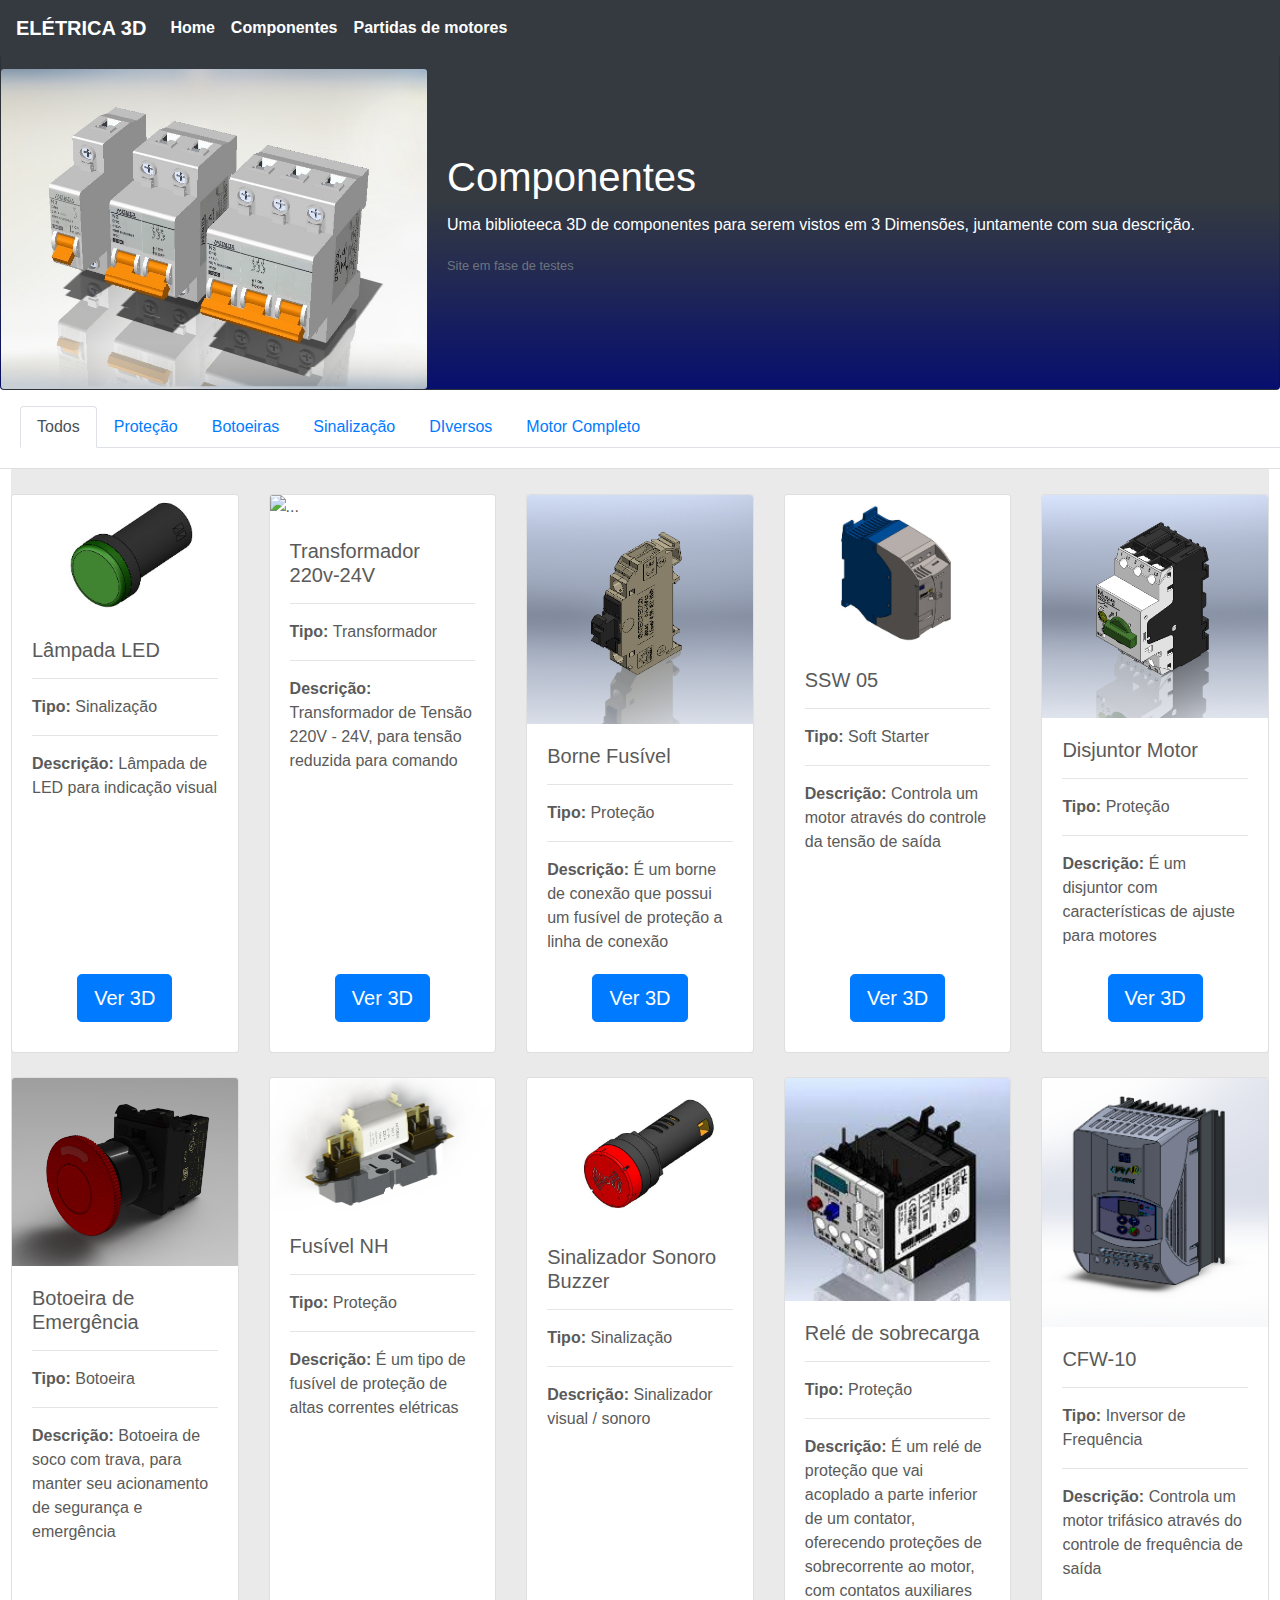
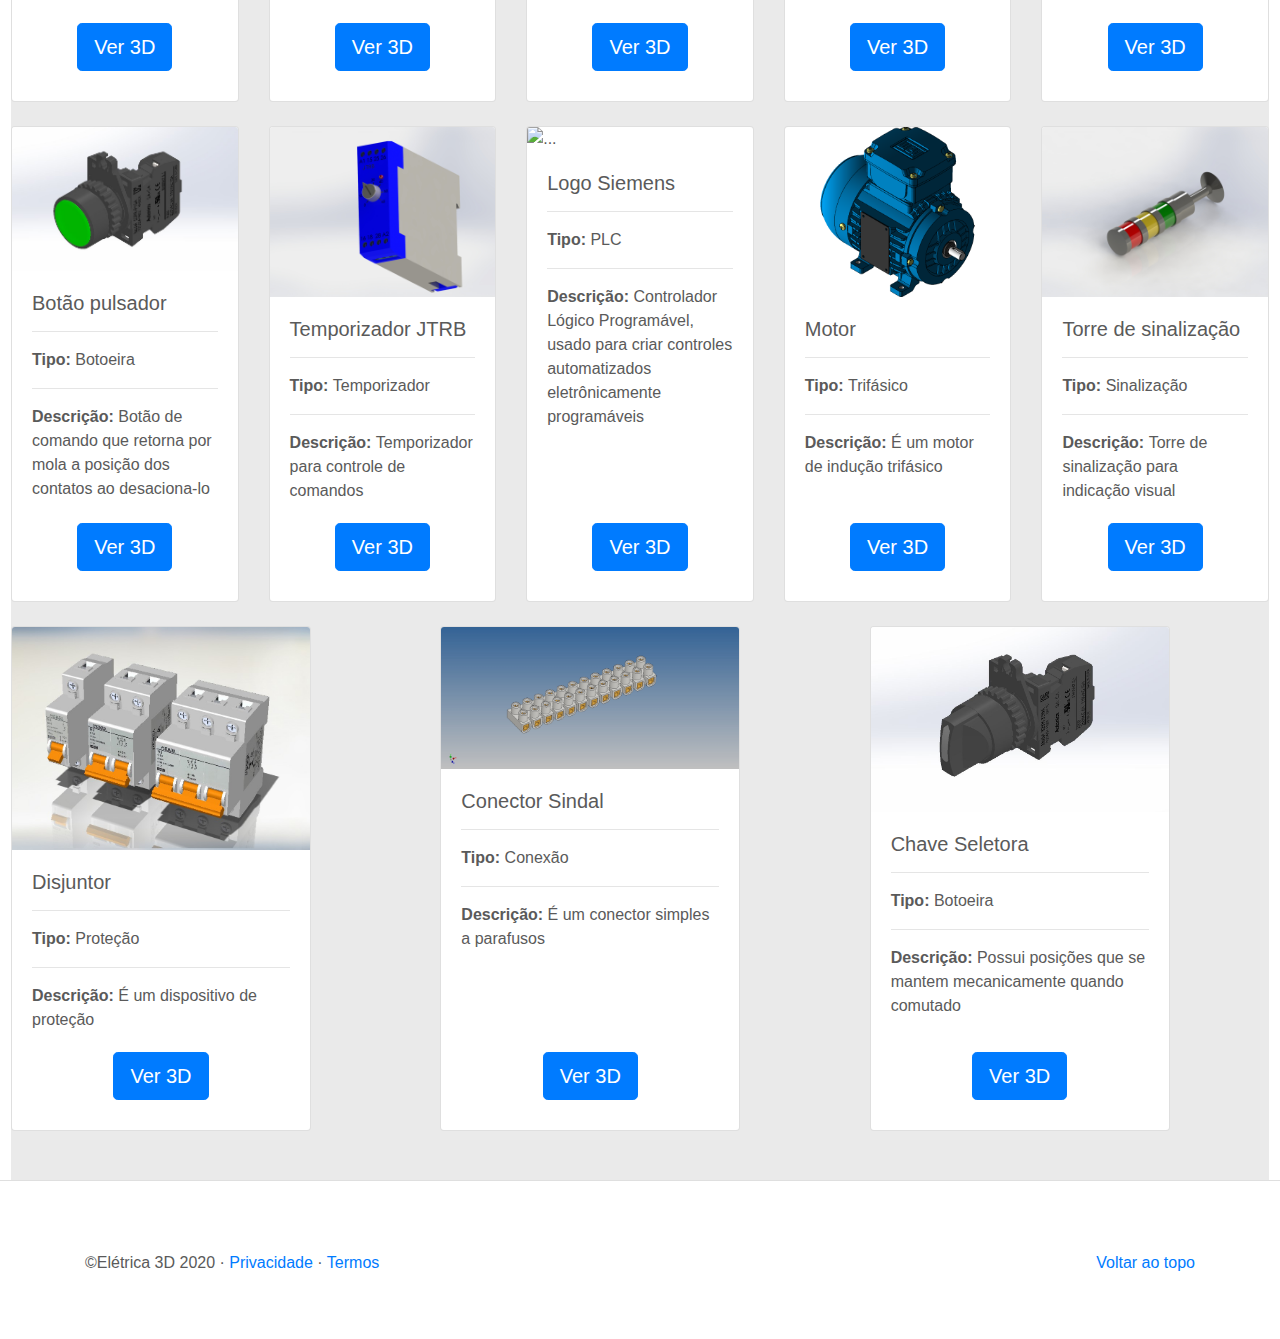
==== dispositivos.html @ 3bb0c6ab "atualizacao" ====
<!DOCTYPE html>
<html lang="pt-br">
<head>
    <meta charset="utf-8">
    <meta name="viewport" content="width=device-width, initial-scale=1, shrink-to-fit=no">
    <meta name="description" content="">
    <meta name="author" content="">
    <link rel="stylesheet" href="css/estilo.css" />
    <link rel="stylesheet" href="https://cdn.jsdelivr.net/npm/bootstrap@4.5.3/dist/css/bootstrap.min.css" integrity="sha384-TX8t27EcRE3e/ihU7zmQxVncDAy5uIKz4rEkgIXeMed4M0jlfIDPvg6uqKI2xXr2" crossorigin="anonymous">
    <script src="https://code.jquery.com/jquery-3.5.1.slim.min.js" integrity="sha384-DfXdz2htPH0lsSSs5nCTpuj/zy4C+OGpamoFVy38MVBnE+IbbVYUew+OrCXaRkfj" crossorigin="anonymous"></script>
    <script src="https://cdn.jsdelivr.net/npm/bootstrap@4.5.3/dist/js/bootstrap.bundle.min.js" integrity="sha384-ho+j7jyWK8fNQe+A12Hb8AhRq26LrZ/JpcUGGOn+Y7RsweNrtN/tE3MoK7ZeZDyx" crossorigin="anonymous"></script>
    <title>E3D - Dispositivos</title>
    <link href="css/bootstrap/bootstrap.min.css" rel="stylesheet">

    <!-- Estilos customizados para esse template -->
    <link href="css/bootstrap/carousel.css" rel="stylesheet">
</head>
<body>

    <header>
        <nav class="navbar navbar-expand-md navbar-dark fixed-top bg-dark justify-content-end">
          <div class="navbar-brand" href="#"><a href="index.html" id="a_header"> ELÉTRICA 3D </a></div>
          <button class="navbar-toggler" type="button" data-toggle="collapse" data-target="#navbarCollapse" aria-controls="navbarCollapse" aria-expanded="false" aria-label="Toggle navigation">
            <span class="navbar-toggler-icon"></span>
          </button>
          <div class="collapse navbar-collapse justify-content-end" id="navbarCollapse">
            <ul class="navbar-nav mr-auto justify-content-end">
              <li class="nav-item active justify-content-end" >
                <a id="a_header" class="nav-link" href="index.html">Home <span class="sr-only">(atual)</span></a>
              </li>
              <li class="nav-item">
                <a id="a_header" class="nav-link" href="dispositivos.html">Componentes<span class="sr-only"></span></a>
              </li>
              <li class="nav-item">
                <a id="a_header" class="nav-link" href="partidas.html">Partidas de motores<span class="sr-only"></span></a>
              </li>
            </ul>
          </div>
        </nav>
      </header>

      <main role="main">

      <div class="card mb-3" style="max-width: 100%"  id="card_titulo_dispositivos">
        <div class="row no-gutters">
          <div class="col-md-4">
            <img src="img/componentes/disjuntores.jpg" class="card-img" alt="...">
          </div>
          <div class="col-md-8">
            <div class="card-body">
              <h1 class="card-title">Componentes</h1>
              <p class="card-text">Uma biblioteeca 3D de componentes para serem vistos em 3 Dimensões, juntamente com sua descrição.</p>
              <p class="card-text"><small class="text-muted">Site em fase de testes</small></p>
            </div>
          </div>
        </div>
      </div>

        <nav id="nav_disp">
            <div class="nav nav-tabs" id="nav-tab" role="tablist">
              <a class="nav-item nav-link active" id="todos" data-toggle="tab" href="#nav-home" role="tab" aria-controls="nav-home" aria-selected="true">Todos</a>
              <a class="nav-item nav-link" id="protecao" data-toggle="tab" href="#nav-profile" role="tab" aria-controls="nav-profile" aria-selected="false">Proteção</a>
              <a class="nav-item nav-link " id="botoeiras" data-toggle="tab" href="#nav-contact" role="tab" aria-controls="nav-contact" aria-selected="false">Botoeiras</a>
              <a class="nav-item nav-link " id="sinalizacao" data-toggle="tab" href="#nav-contact" role="tab" aria-controls="nav-contact" aria-selected="false">Sinalização</a>
              <a class="nav-item nav-link " id="diversos" data-toggle="tab" href="#nav-contact" role="tab" aria-controls="nav-contact" aria-selected="false">DIversos</a>
              <a class="nav-item nav-link " id="motor_completo" data-toggle="tab" href="#nav-contact" role="tab" aria-controls="nav-contact" aria-selected="false">Motor Completo</a>
            </div>
          </nav>

        <div class="tab-content" id="nav-tabContent">
            <div class="tab-pane fade show active" id="todos" role="tabpanel" aria-labelledby="nav-home-tab">
              <div class="row">
                <div class="col s4 offset-s4 card">
                  <div class="cards">
                    <div id="r1"></div>
                  </div>
                </div>
              </div>
            </div>
            <div class="tab-pane fade" id="protecao" role="tabpanel" aria-labelledby="nav-profile-tab">
              <div class="row">
                <div class="col s4 offset-s4 card">
                  <div class="cards">
                    <div id="r1"></div>
                  </div>
                </div>
              </div>
            </div>
            <div class="tab-pane fade" id="botoeiras" role="tabpanel" aria-labelledby="nav-contact-tab">
                <div class="row">
                    <div class="col s4 offset-s4 card">
                      <div class="cards">
                        <div id="r2"></div>
                        <div id="r1"></div>
                      </div>
                </div>
              </div>
            </div>
            <div class="tab-pane fade" id="sinalizacao" role="tabpanel" aria-labelledby="nav-contact-tab">
              <div class="row">
                  <div class="col s4 offset-s4 card">
                    <div class="cards">
                      <div id="r2"></div>
                      <div id="r1"></div>
                    </div>
              </div>
            </div>
          </div>
            <div class="tab-pane fade" id="diversos" role="tabpanel" aria-labelledby="nav-contact-tab">
              <div class="row">
                  <div class="col s4 offset-s4 card">
                    <div class="cards">
                      <div id="r2"></div>
                      <div id="r1"></div>
                    </div>
              </div>
            </div>
          </div>
          <div class="tab-pane fade" id="motor_completo" role="tabpanel" aria-labelledby="nav-contact-tab">
            <div class="row">
                <div class="col s4 offset-s4 card">
                  <div class="cards">
                    <div id="r2"></div>
                    <div id="r1"></div>
                  </div>
            </div>
          </div>
        </div>
          </div>

        
    
          <footer class="container">
            <p class="float-right"><a href="#">Voltar ao topo</a></p>
            <p>&copy;Elétrica 3D    2020    &middot;    <a href="#">Privacidade</a> &middot; <a href="#">Termos</a></p>
          </footer>
    
    </main>


<script type="text/javascript" src="dispositivos.js"></script>

</body>
</html>
---- css/estilo.css ----
body {
    height: 100%;
    width: 100%;
    background-color: tomato;

}
footer {
    padding-top: 70px;
}
.row {
    margin-top: 20px;
}
h4 {
    text-align: center;
    margin: 100px;
    padding-top: 100px;
    padding-bottom: 100px;
    padding: 100px;
}

 /* Banner Header de IMG e Titulo e Descricao*/
/* .texto_banner_titulo {    
} */
/* Banner Header de IMG e Titulo e Descricao*/
/* .card-body {     
  
} */
.col-md-8 {      /* Banner Header de IMG e Titulo e Descricao*/
    margin-top: 5%;
}
.r2 {
    margin-top: 50px;
    margin-bottom: 50px;
}

#card_titulo_dispositivos {
    background: rgb(52,58,64);
    background: linear-gradient(180deg, rgba(52,58,64,1) 45%, rgba(7,15,111,1) 100%);
    color: white;
}

#a_header {
    text-decoration: none;
    font-weight: bold;
    color: white;

}
#a_header:hover {
    text-decoration: none;
    text-shadow: 0.5px 0.5px 0.5px rgb(4, 0, 255);
    color: rgb(246, 246, 255);
}

/* ----------  3D Visualização ------------ */
/*                                    */

#iframe {
    width: 90%;
    height: 500px;
    align-content: center;
/*     background-color: aqua; */
    display: flex;
    float: inline-start;
}
#card-partidas {
    margin: 20px;
    border-radius: 10px;
}
#r1 {
    /* background-color: rgba(180, 180, 180, 0.274); */
    margin-bottom: 20px;
}

/* ----------  HOME HTML ------------ */
/*                                    */

.titulos_home {
    color: white;
    text-shadow: black 0.1em 0.1em 0.2em
}

/* ----------  PARTIDAS HTML ------------ */
/*                                       */

.dropdown {
    margin: 10px;
}

.diagrama_img {
    width: 99%;
    height: auto;
    margin: 0px;
    border: 2px solid #616161;
}
.diagrama_pdf {
    width: 99%;
    height: 500px;
    margin: 0px;
    border: 2px solid #616161;
}

/* ----------  DISPOSITIVOS HTML ------------ */
/*                                           */


.cards {
    background-color: rgba(180, 180, 180, 0.274);
    padding-top: 5px;
    padding-bottom: 5px;
    margin-left: 10px;
    margin-right: 10px;
}

.ver3d {
    text-align: center;
    margin-bottom: 30px;
    color: white;
}

#nav-tab {
    margin-left: 20px;
}

#card_disp_und {
    background-color: white;
   /*  padding: 50px; */
    min-width: 200px;
    max-width: 300px;
   /*  transform: scale(0.7); */
}

#card_disp_und:hover {
    transition:  0.7s;
    background-color: rgb(52,58,64);
    color: white;
    bottom: 5px;
}
---- css/bootstrap/carousel.css ----
/* GLOBAL STYLES
-------------------------------------------------- */
/* Padding below the footer and lighter body text */

body {
    padding-top: 3rem;
    padding-bottom: 3rem;
    color: #5a5a5a;
  }
  
  
  /* CUSTOMIZE THE CAROUSEL
  -------------------------------------------------- */
  
  /* Carousel base class */
  .carousel {
    margin-bottom: 4rem;
  }
  /* Since positioning the image, we need to help out the caption */
  .carousel-caption {
    bottom: 3rem;
    z-index: 10;
  }
  
  /* Declare heights because of positioning of img element */
  .carousel-item {
    height: 32rem;
  }
  .carousel-item > img {
    position: absolute;
    top: 0;
    left: 0;
    min-width: 100%;
    height: 32rem;
  }
  
  
  /* MARKETING CONTENT
  -------------------------------------------------- */
  
  /* Center align the text within the three columns below the carousel */
  .marketing .col-lg-4 {
    margin-bottom: 1.5rem;
    text-align: center;
  }
  .marketing h2 {
    font-weight: 400;
  }
  .marketing .col-lg-4 p {
    margin-right: .75rem;
    margin-left: .75rem;
  }
  
  
  /* Featurettes
  ------------------------- */
  
  .featurette-divider {
    margin: 5rem 0; /* Space out the Bootstrap <hr> more */
  }
  
  /* Thin out the marketing headings */
  .featurette-heading {
    font-weight: 300;
    line-height: 1;
    letter-spacing: -.05rem;
  }
  
  
  /* RESPONSIVE CSS
  -------------------------------------------------- */
  
  @media (min-width: 40em) {
    /* Bump up size of carousel content */
    .carousel-caption p {
      margin-bottom: 1.25rem;
      font-size: 1.25rem;
      line-height: 1.4;
    }
  
    .featurette-heading {
      font-size: 50px;
    }
  }
  
  @media (min-width: 62em) {
    .featurette-heading {
      margin-top: 7rem;
    }
  }
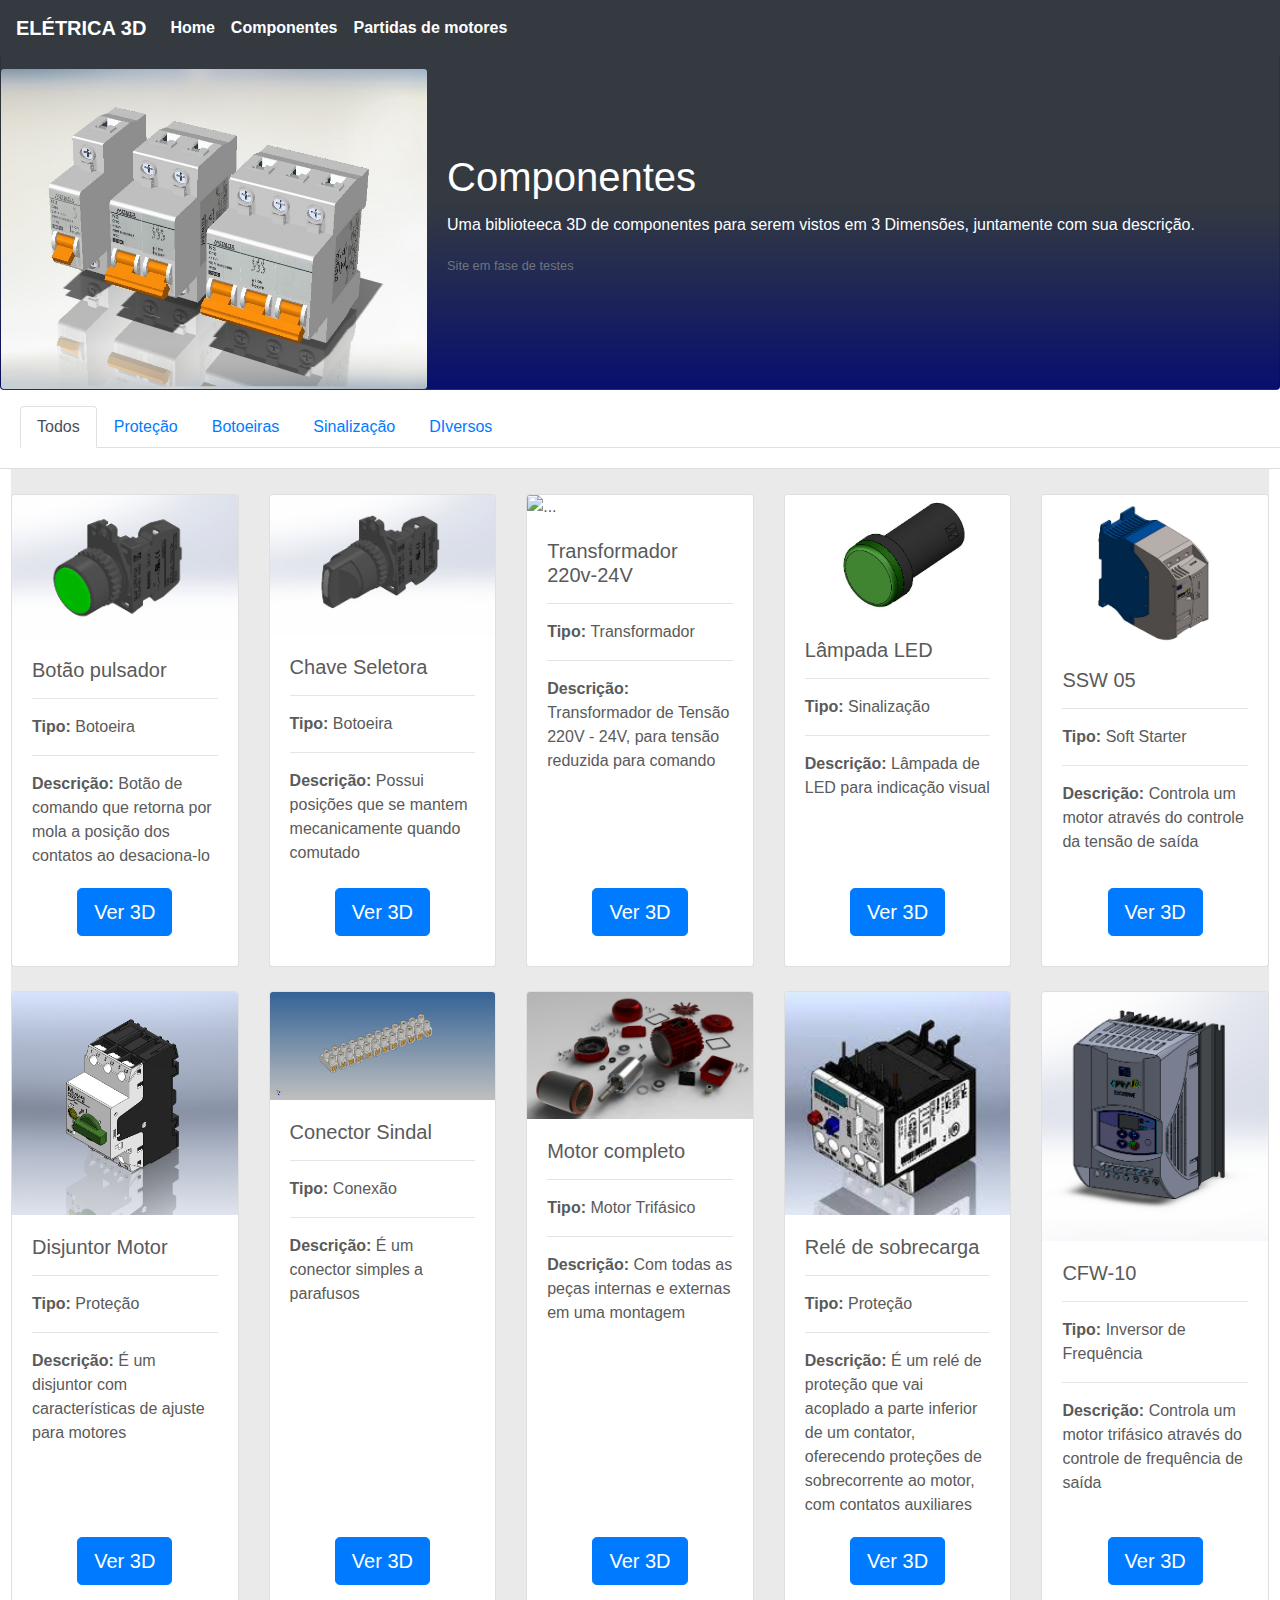
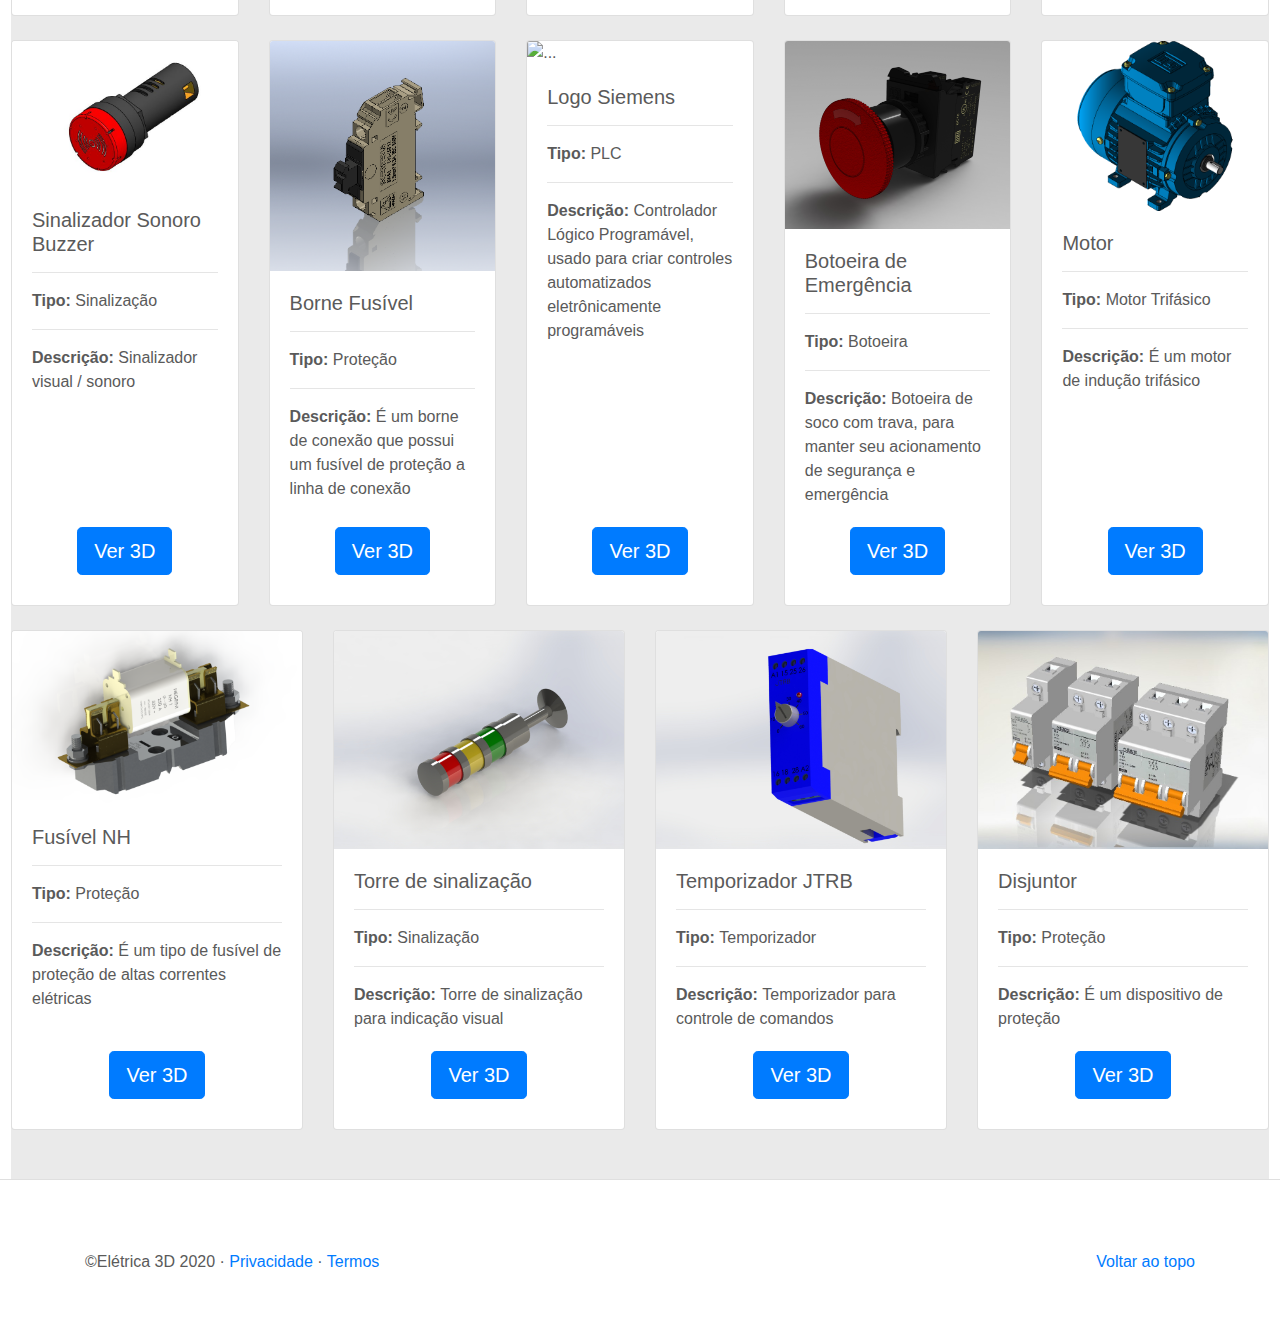
==== commit f05fec9d: "atualizacao" ====
--- a/dispositivos.html
+++ b/dispositivos.html
@@ -63,8 +63,7 @@
               <a class="nav-item nav-link " id="botoeiras" data-toggle="tab" href="#nav-contact" role="tab" aria-controls="nav-contact" aria-selected="false">Botoeiras</a>
               <a class="nav-item nav-link " id="sinalizacao" data-toggle="tab" href="#nav-contact" role="tab" aria-controls="nav-contact" aria-selected="false">Sinalização</a>
               <a class="nav-item nav-link " id="diversos" data-toggle="tab" href="#nav-contact" role="tab" aria-controls="nav-contact" aria-selected="false">DIversos</a>
-              <a class="nav-item nav-link " id="motor_completo" data-toggle="tab" href="#nav-contact" role="tab" aria-controls="nav-contact" aria-selected="false">Motor Completo</a>
-            </div>
+<!--               <a class="nav-item nav-link " id="motor_completo" data-toggle="tab" href="#nav-contact" role="tab" aria-controls="nav-contact" aria-selected="false">Motor Completo</a>-->            </div>
           </nav>
 
         <div class="tab-content" id="nav-tabContent">
@@ -116,7 +115,7 @@
               </div>
             </div>
           </div>
-          <div class="tab-pane fade" id="motor_completo" role="tabpanel" aria-labelledby="nav-contact-tab">
+          <!-- <div class="tab-pane fade" id="motor_completo" role="tabpanel" aria-labelledby="nav-contact-tab">
             <div class="row">
                 <div class="col s4 offset-s4 card">
                   <div class="cards">
@@ -125,7 +124,7 @@
                   </div>
             </div>
           </div>
-        </div>
+        </div> -->
           </div>
 
         
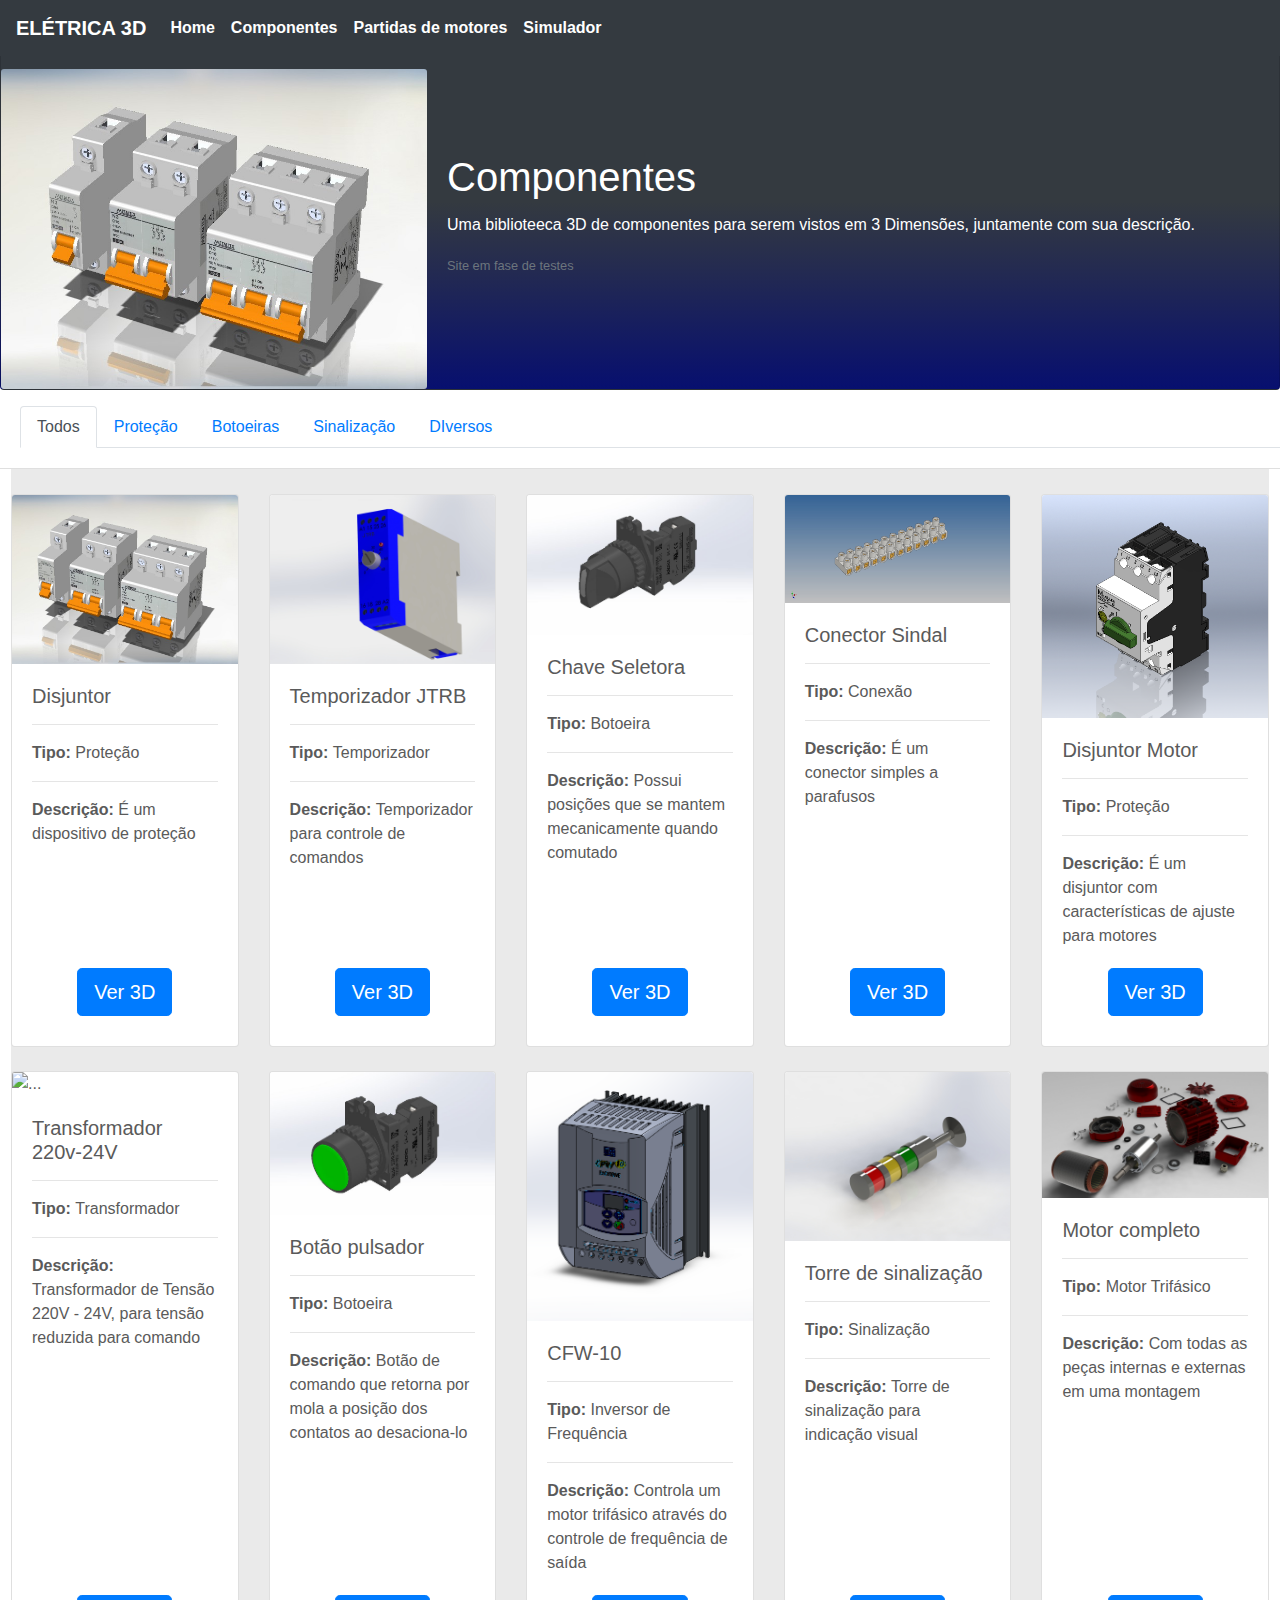
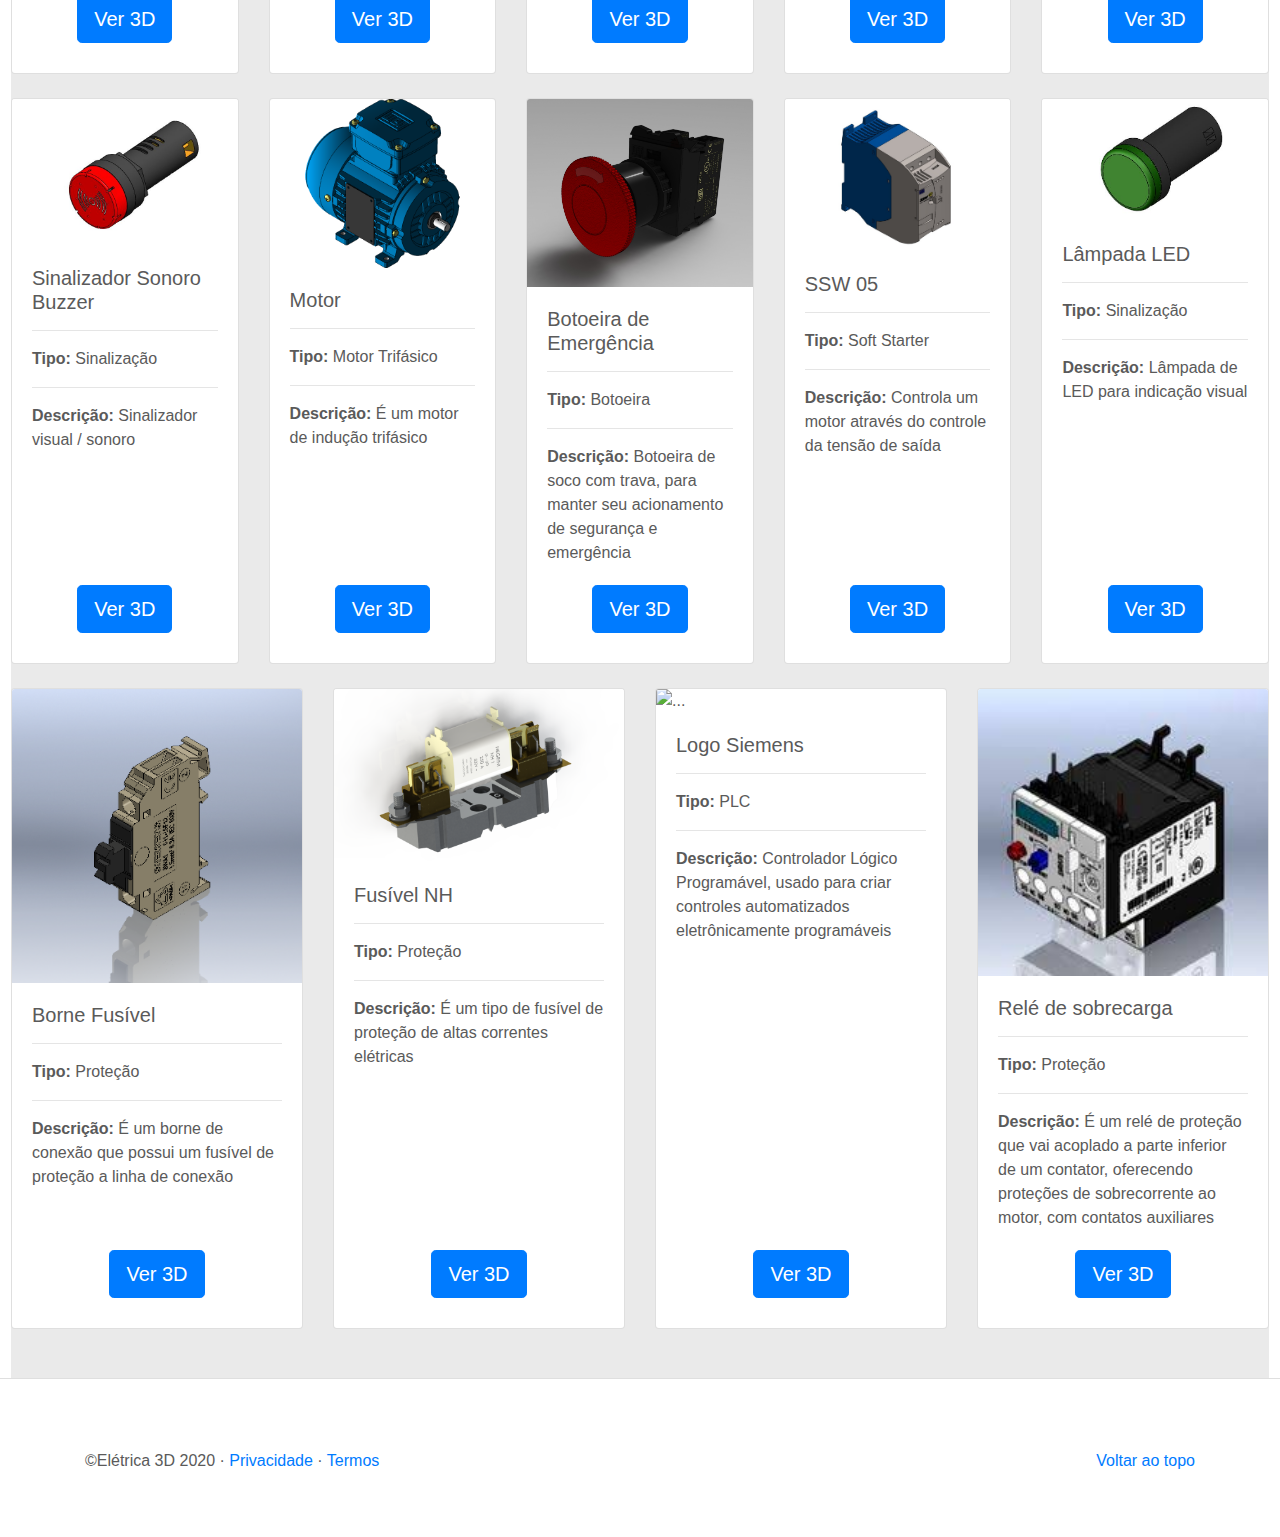
==== commit 61d53344: "Update" ====
--- a/dispositivos.html
+++ b/dispositivos.html
@@ -33,6 +33,9 @@
               </li>
               <li class="nav-item">
                 <a id="a_header" class="nav-link" href="partidas.html">Partidas de motores<span class="sr-only"></span></a>
+              </li>
+              <li class="nav-item">
+                <a id="a_header" class="nav-link" href="simulador.html"  target="_blank">Simulador</a>
               </li>
             </ul>
           </div>
@@ -137,7 +140,7 @@
     </main>
 
 
-<script type="text/javascript" src="dispositivos.js"></script>
+<script type="text/javascript" src="js/paginas/dispositivos.js"></script>
 
 </body>
 </html>
--- a/css/estilo.css
+++ b/css/estilo.css
@@ -76,7 +76,16 @@
 
 .titulos_home {
     color: white;
-    text-shadow: black 0.1em 0.1em 0.2em
+    text-shadow: black 0.11em 0.11em 0.1em;
+
+}
+
+.carousel-caption {
+    padding-left: 20px;
+    padding-right: 20px;
+    padding-top: 20px;
+    background-color: rgba(90, 90, 90, 0.493);
+    border-radius: 10px;
 }
 
 /* ----------  PARTIDAS HTML ------------ */
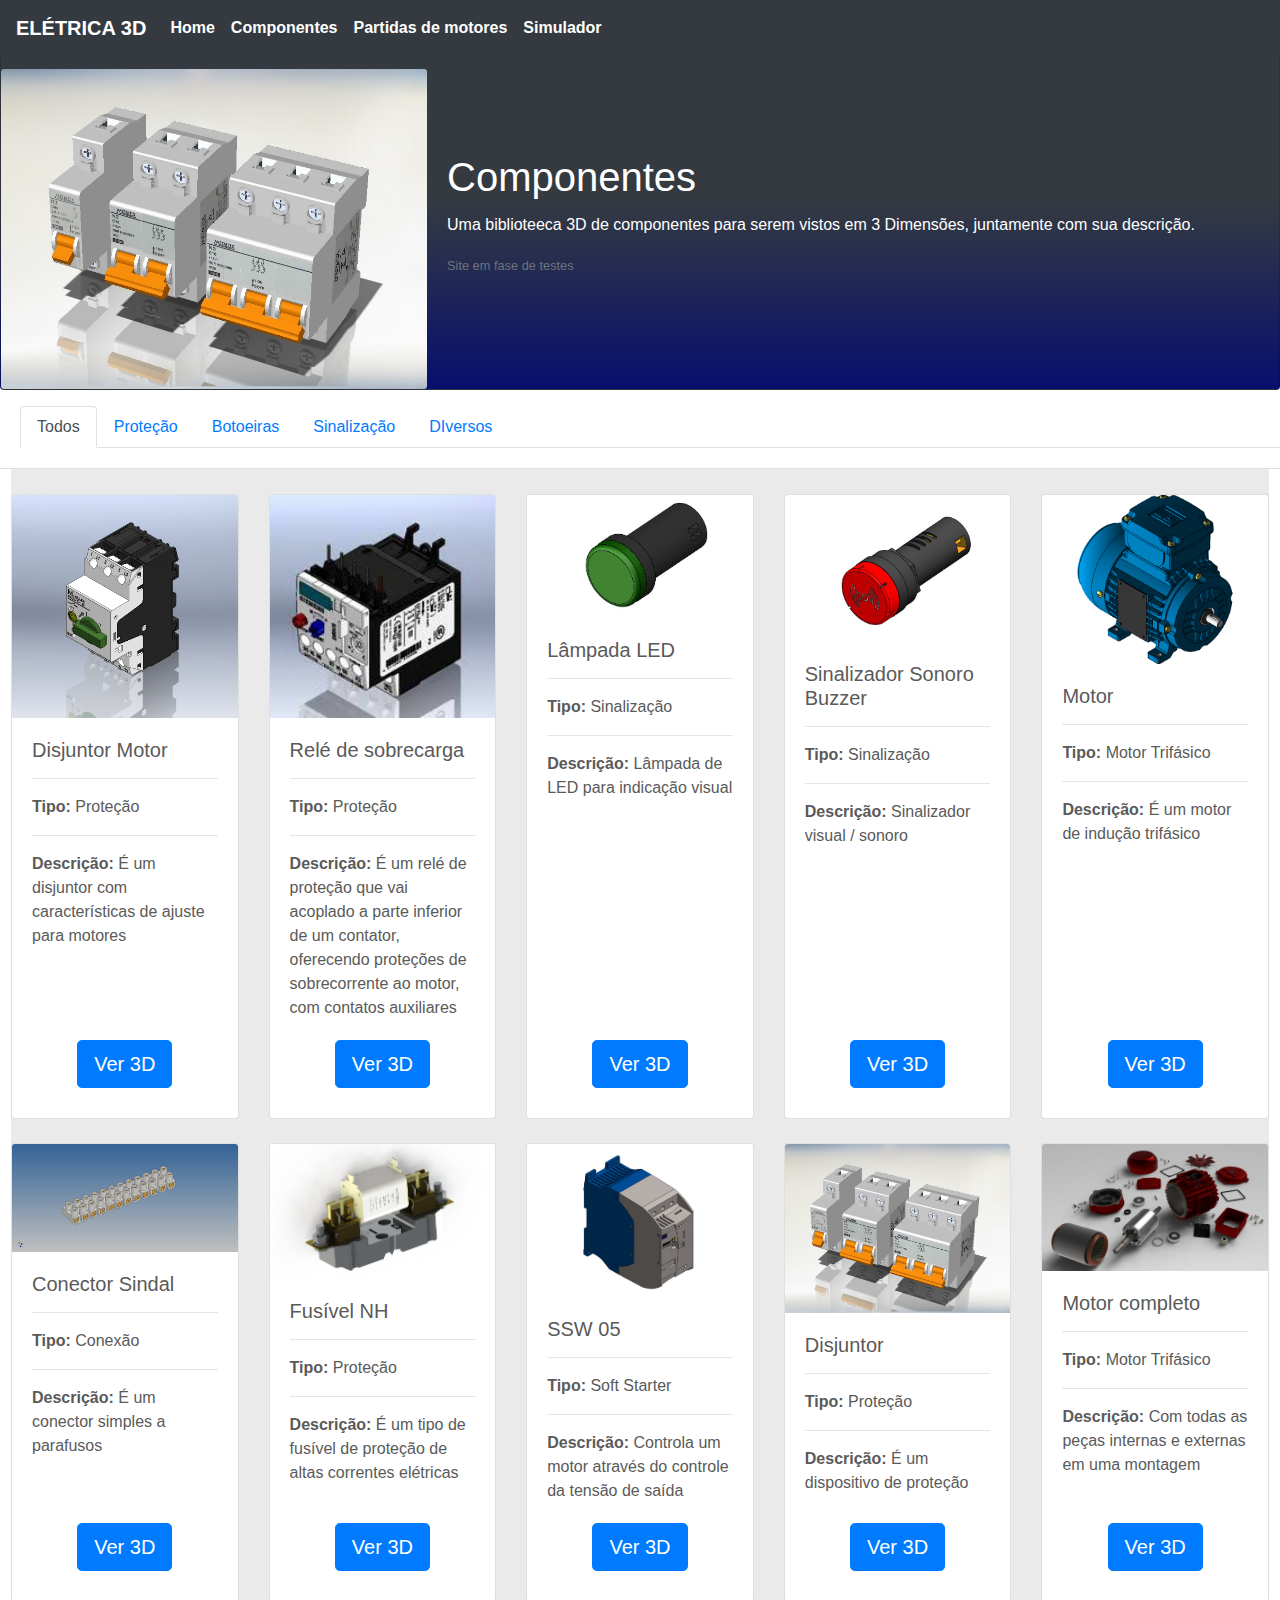
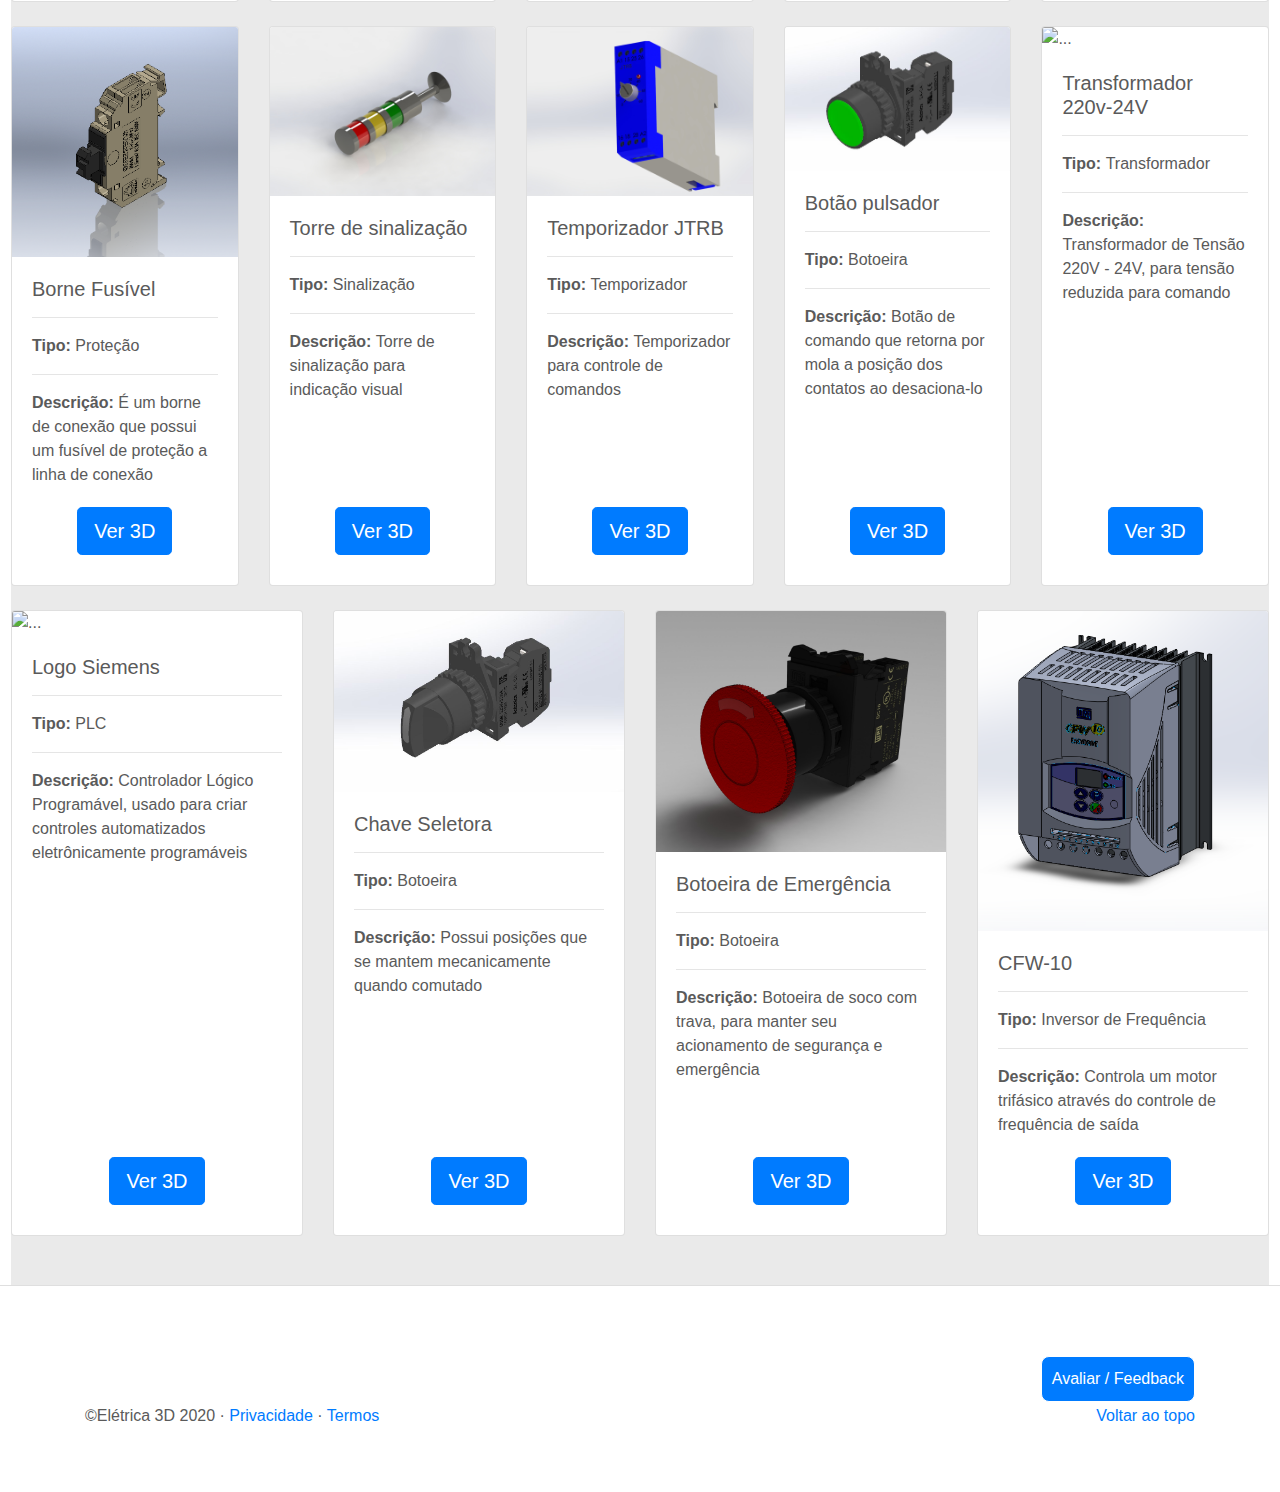
==== commit 945e11f0: "update" ====
--- a/dispositivos.html
+++ b/dispositivos.html
@@ -133,6 +133,7 @@
         
     
           <footer class="container">
+            <a class="avaliar" href="formulario.html" target="_blank">Avaliar / Feedback</a> <br> <br>
             <p class="float-right"><a href="#">Voltar ao topo</a></p>
             <p>&copy;Elétrica 3D    2020    &middot;    <a href="#">Privacidade</a> &middot; <a href="#">Termos</a></p>
           </footer>
--- a/css/estilo.css
+++ b/css/estilo.css
@@ -1,3 +1,25 @@
+
+
+.avaliar {
+    margin-left: auto;
+    margin-right: auto;
+    width: auto;
+    background-color: #007BFF;
+    color: white;
+    border-style: solid;
+    border-width: 1px;
+    border-radius: 8px;
+    padding: 10px;
+    float: right;
+}
+
+.avaliar:hover {
+    background-color: #005fc5;
+    color: white;
+    text-decoration: none;
+}
+
+
 body {
     height: 100%;
     width: 100%;
@@ -74,10 +96,11 @@
 /* ----------  HOME HTML ------------ */
 /*                                    */
 
+
+
 .titulos_home {
     color: white;
     text-shadow: black 0.11em 0.11em 0.1em;
-
 }
 
 .carousel-caption {
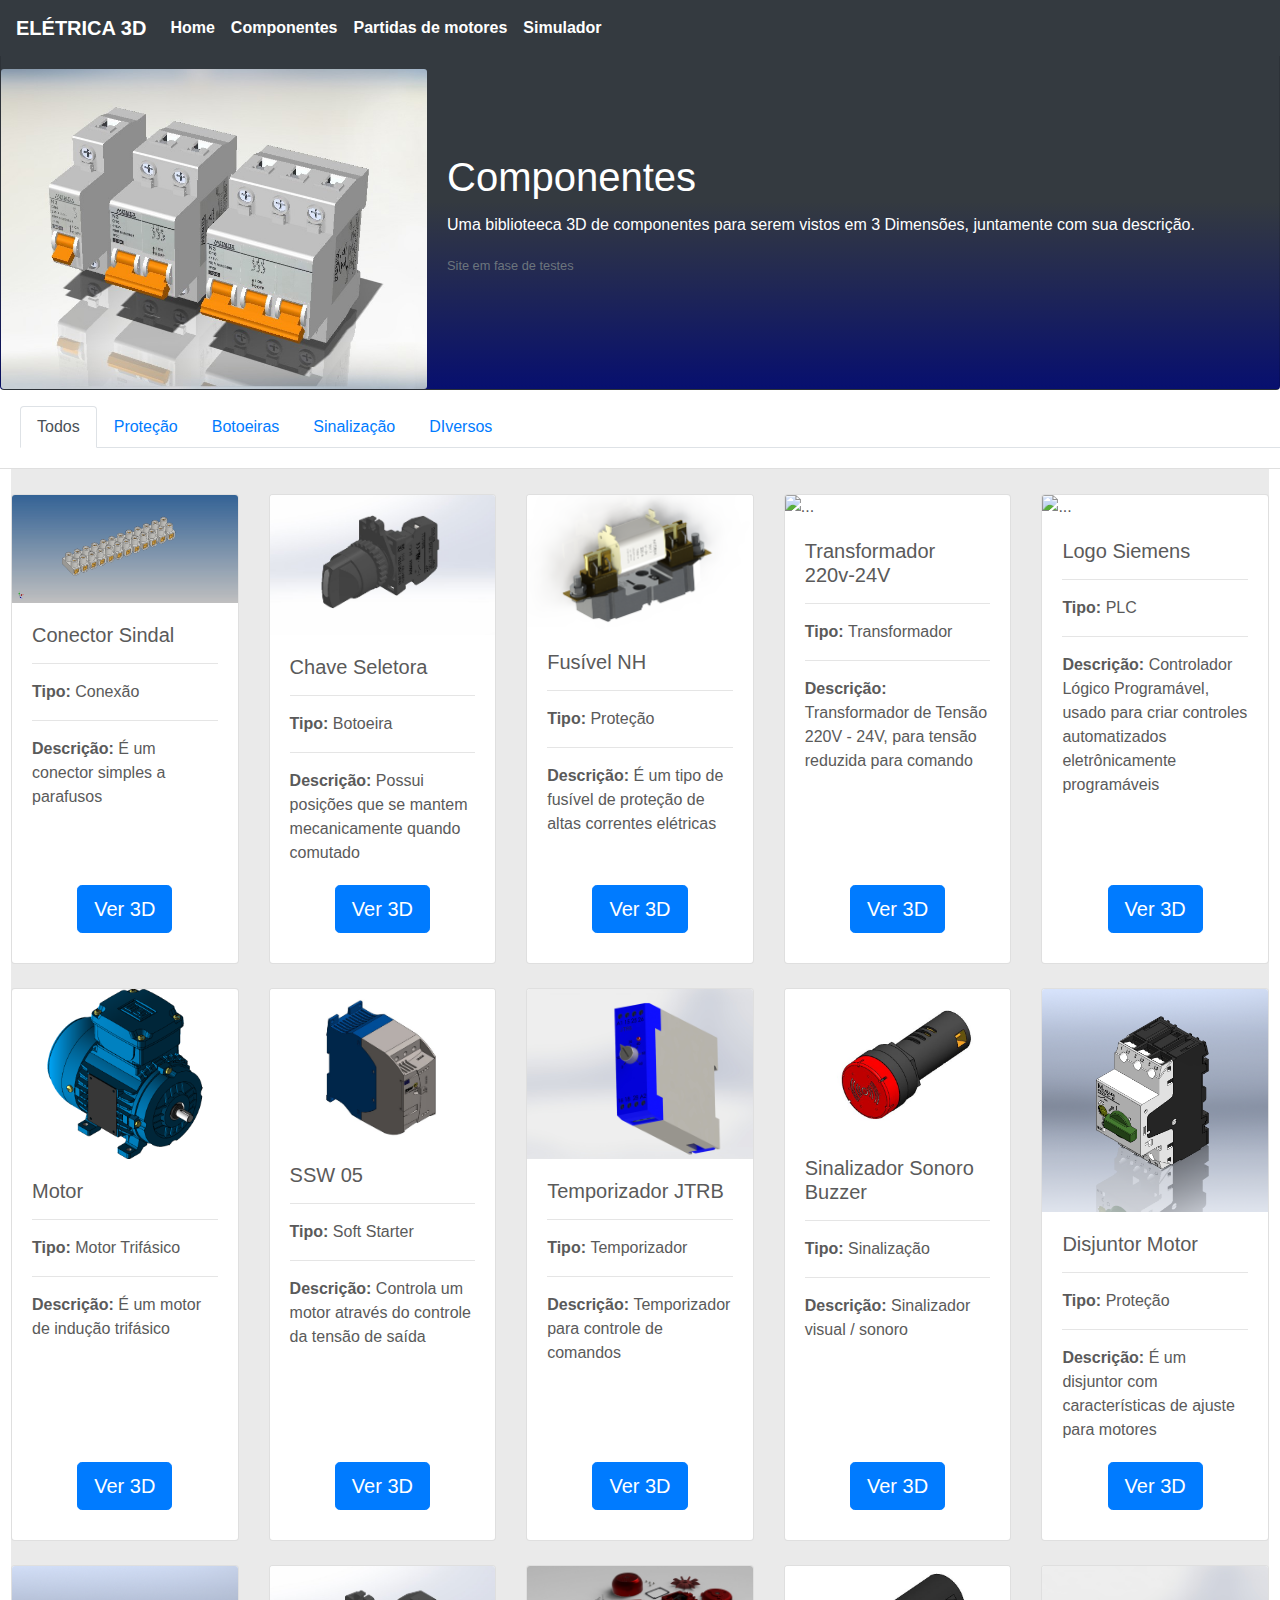
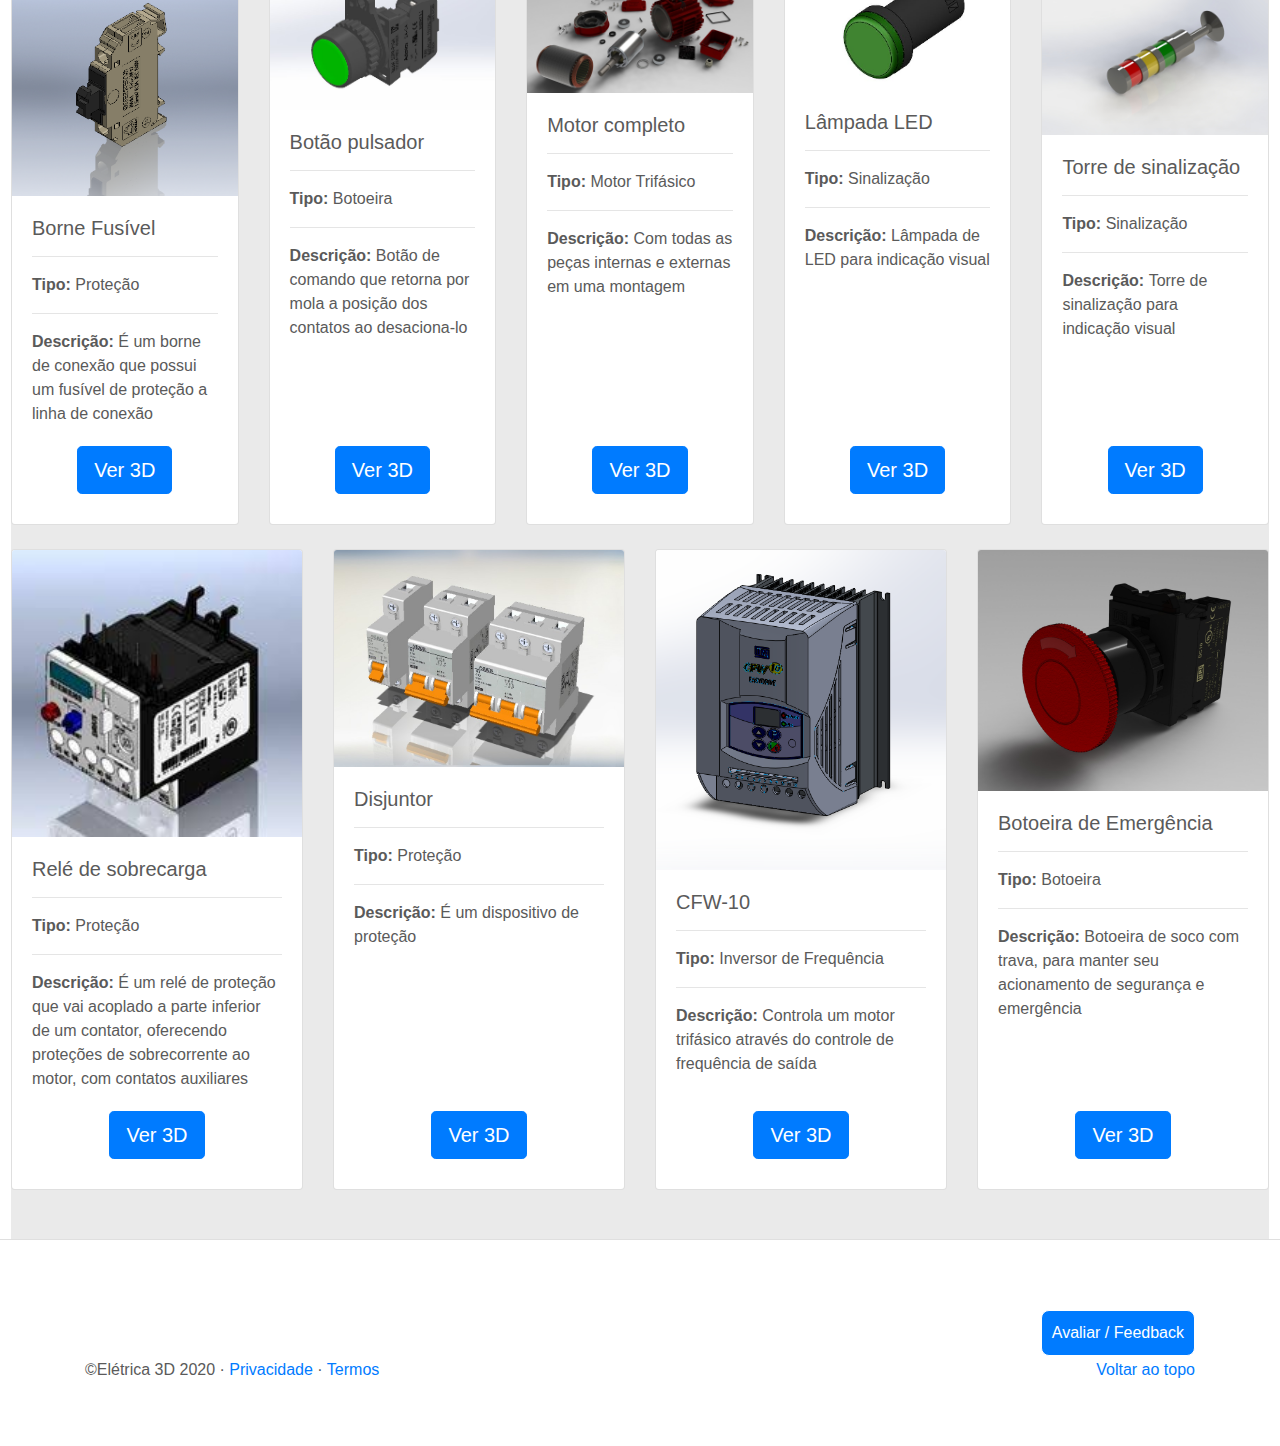
==== commit 19fbeac1: "update" ====
--- a/dispositivos.html
+++ b/dispositivos.html
@@ -14,6 +14,17 @@
 
     <!-- Estilos customizados para esse template -->
     <link href="css/bootstrap/carousel.css" rel="stylesheet">
+
+    <!-- Global site tag (gtag.js) - Google Analytics -->
+<script async src="https://www.googletagmanager.com/gtag/js?id=G-L6XGLMGKMB"></script>
+<script>
+  window.dataLayer = window.dataLayer || [];
+  function gtag(){dataLayer.push(arguments);}
+  gtag('js', new Date());
+
+  gtag('config', 'G-L6XGLMGKMB');
+</script>
+
 </head>
 <body>
 
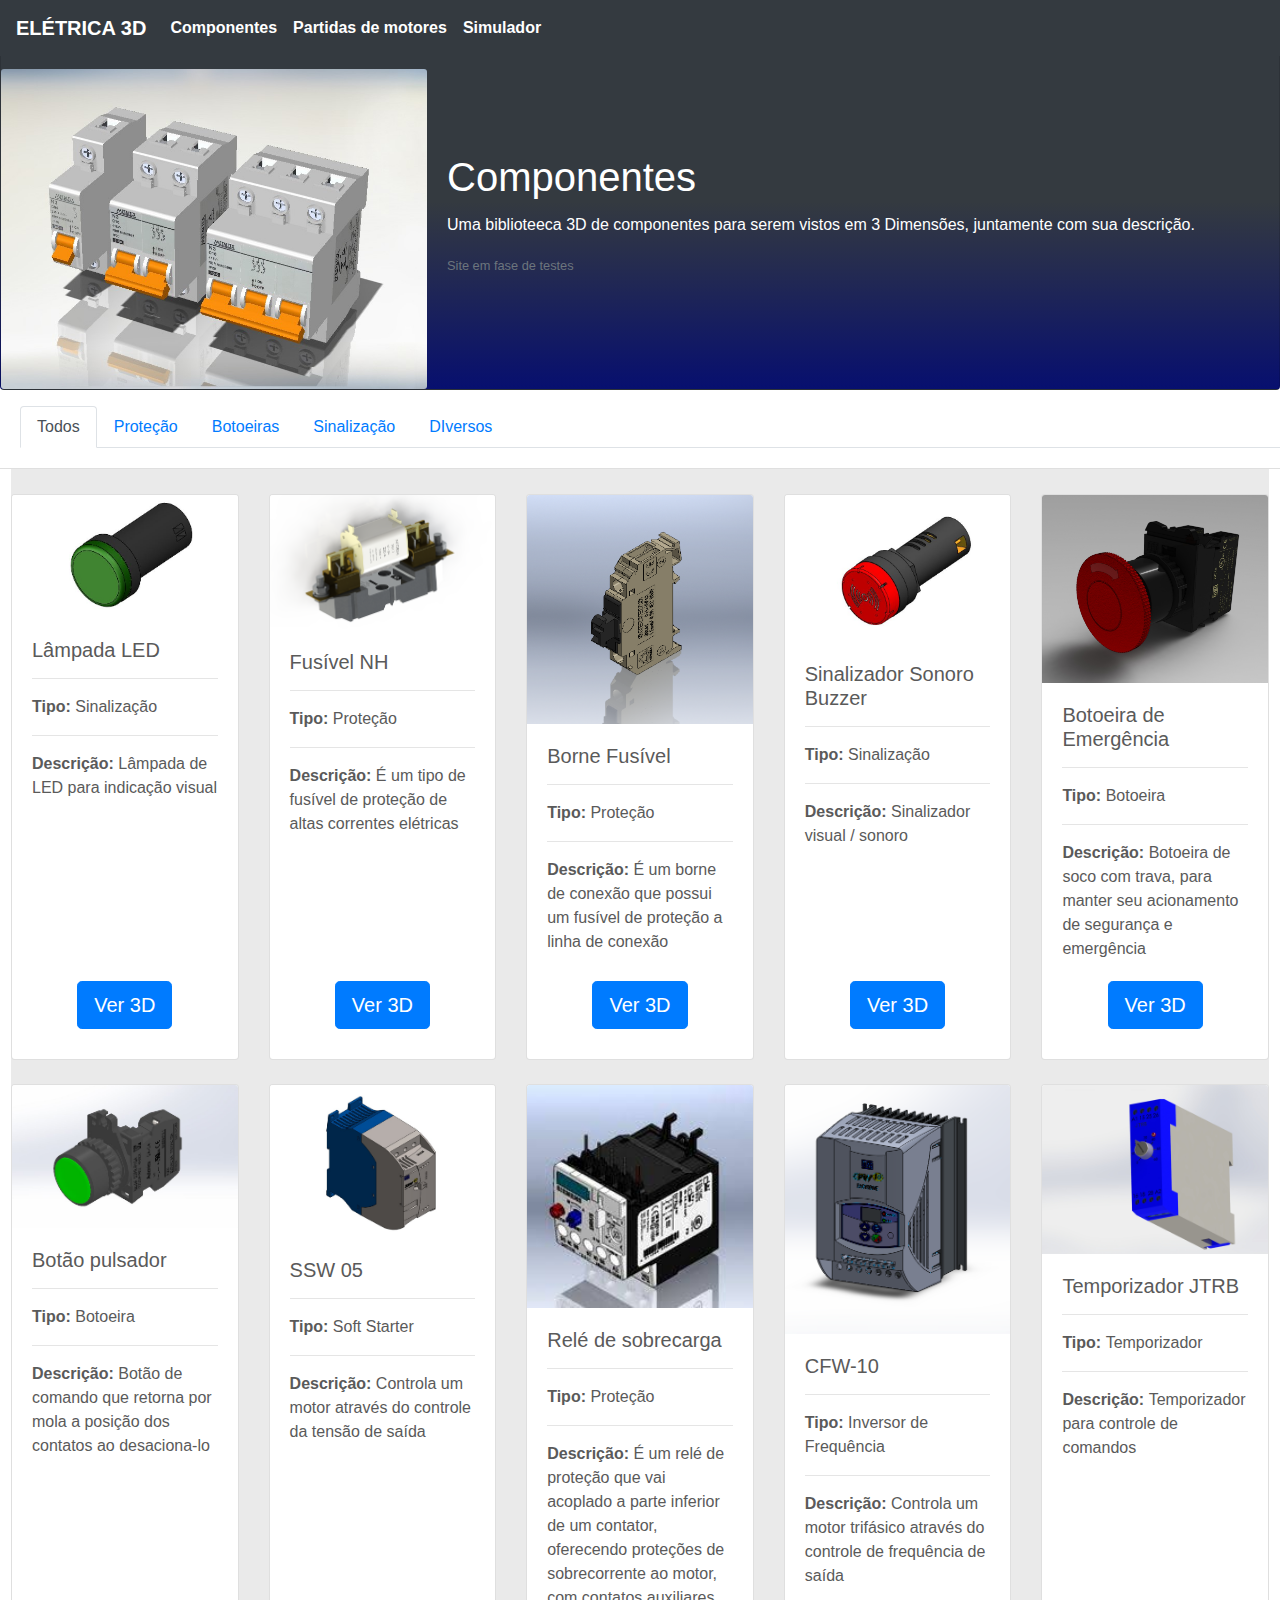
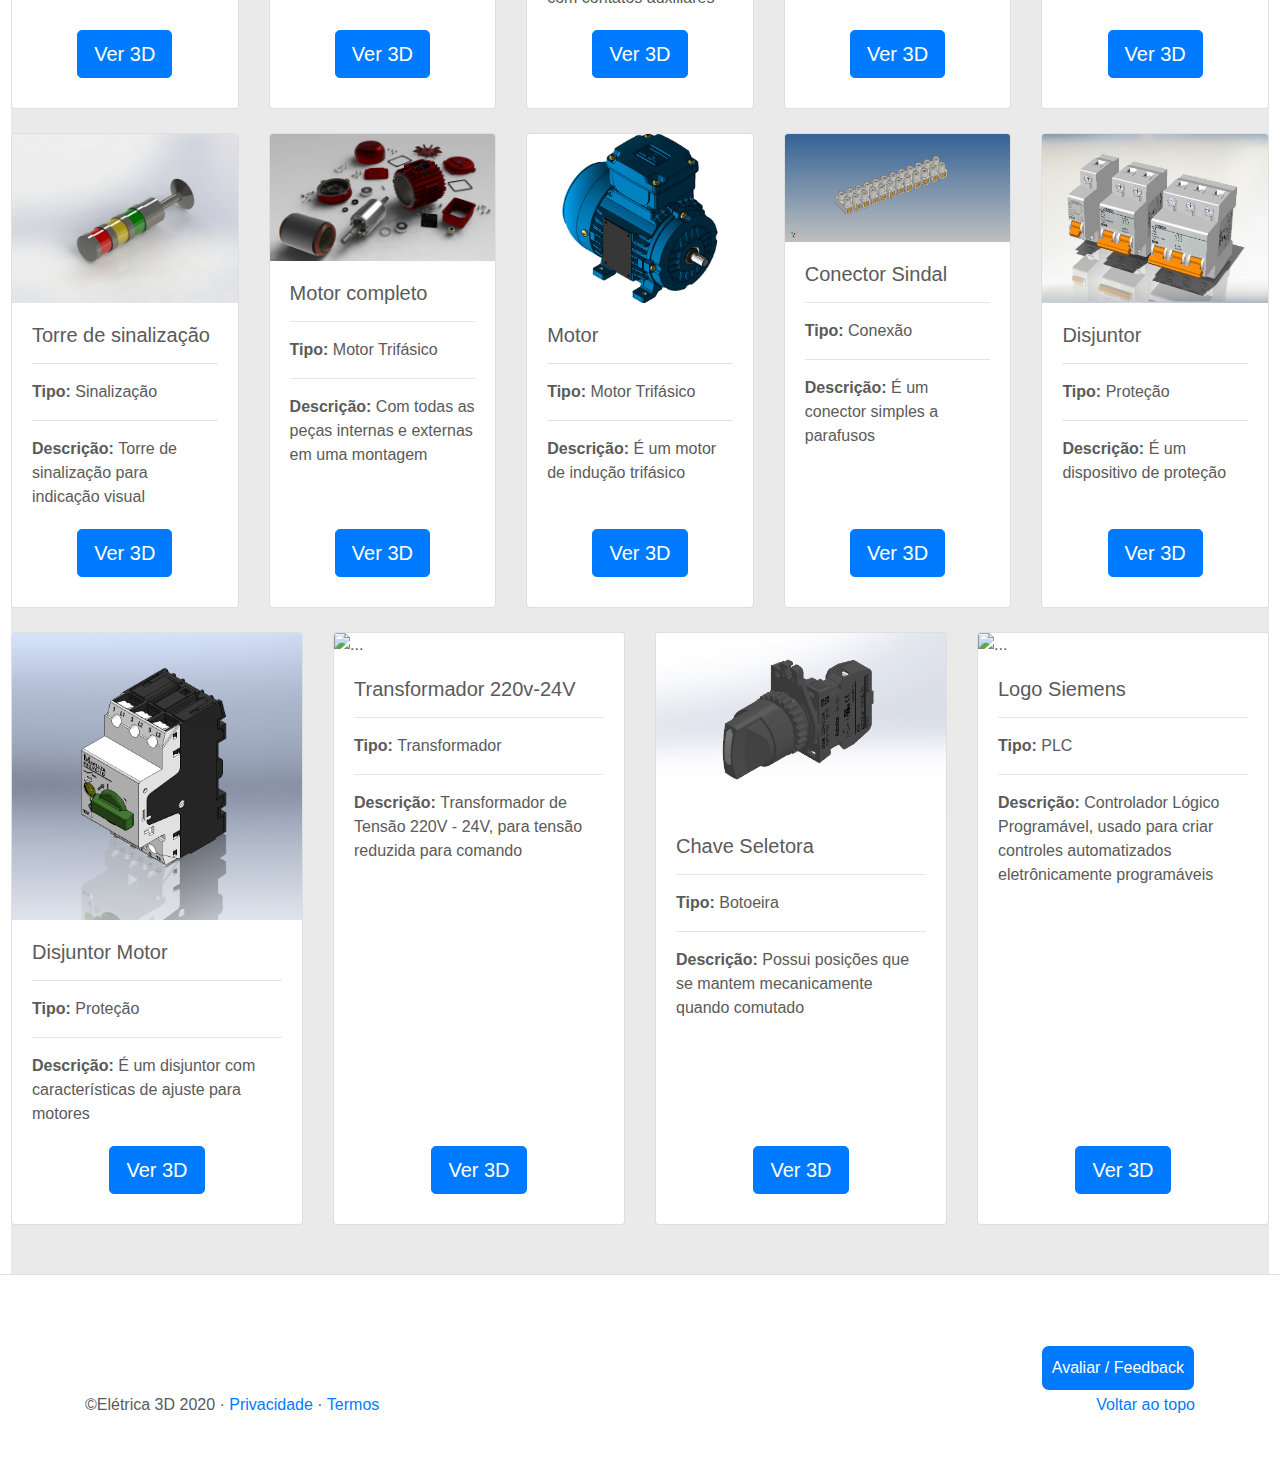
==== commit aa7a8f17: "update" ====
--- a/dispositivos.html
+++ b/dispositivos.html
@@ -36,9 +36,6 @@
           </button>
           <div class="collapse navbar-collapse justify-content-end" id="navbarCollapse">
             <ul class="navbar-nav mr-auto justify-content-end">
-              <li class="nav-item active justify-content-end" >
-                <a id="a_header" class="nav-link" href="index.html">Home <span class="sr-only">(atual)</span></a>
-              </li>
               <li class="nav-item">
                 <a id="a_header" class="nav-link" href="dispositivos.html">Componentes<span class="sr-only"></span></a>
               </li>
--- a/css/estilo.css
+++ b/css/estilo.css
@@ -107,7 +107,7 @@
     padding-left: 20px;
     padding-right: 20px;
     padding-top: 20px;
-    background-color: rgba(90, 90, 90, 0.493);
+    background-color: rgba(90, 90, 90, 0.753);
     border-radius: 10px;
 }
 
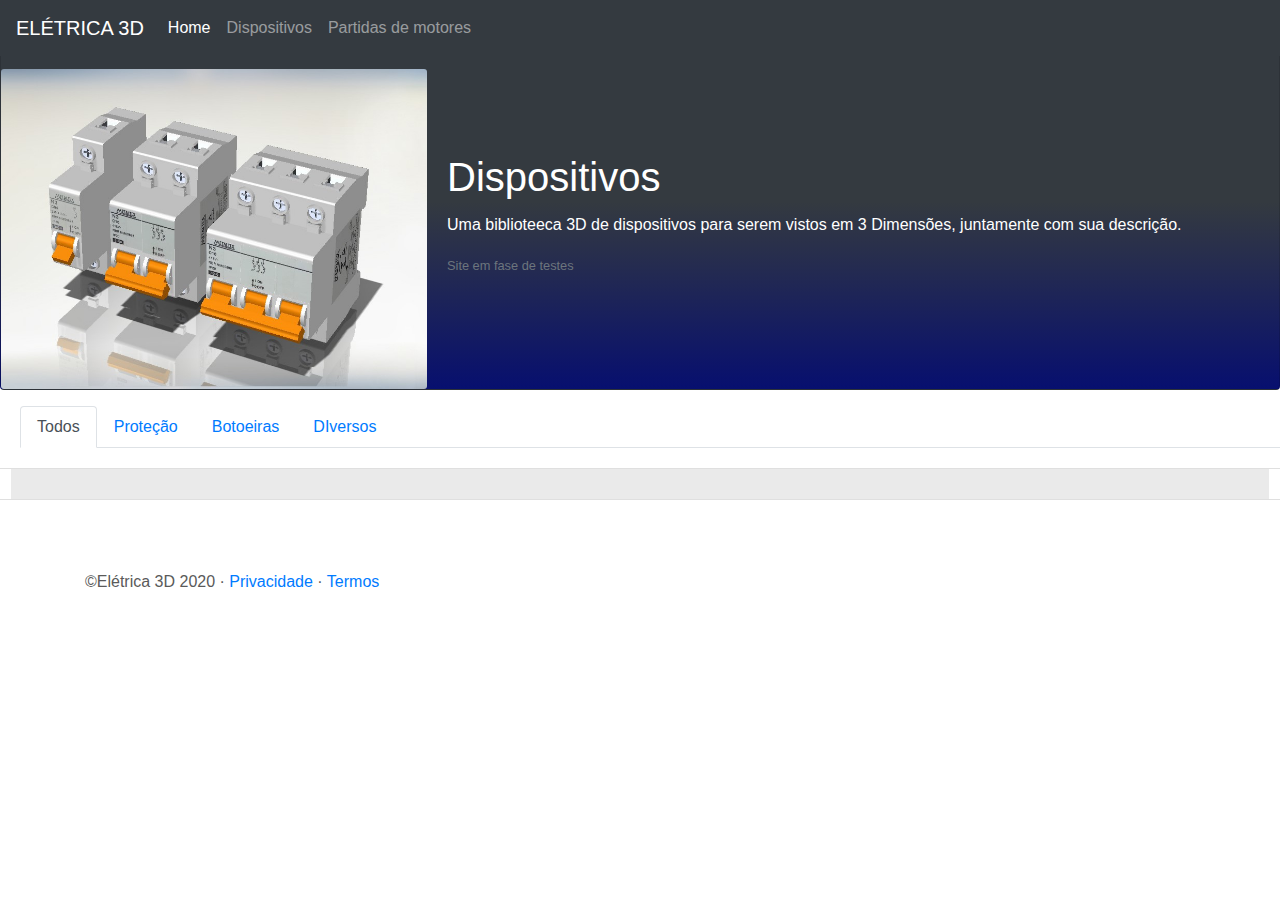
==== commit 6077a2f6: "Add Script ADSense" ====
--- a/dispositivos.html
+++ b/dispositivos.html
@@ -9,41 +9,34 @@
     <link rel="stylesheet" href="https://cdn.jsdelivr.net/npm/bootstrap@4.5.3/dist/css/bootstrap.min.css" integrity="sha384-TX8t27EcRE3e/ihU7zmQxVncDAy5uIKz4rEkgIXeMed4M0jlfIDPvg6uqKI2xXr2" crossorigin="anonymous">
     <script src="https://code.jquery.com/jquery-3.5.1.slim.min.js" integrity="sha384-DfXdz2htPH0lsSSs5nCTpuj/zy4C+OGpamoFVy38MVBnE+IbbVYUew+OrCXaRkfj" crossorigin="anonymous"></script>
     <script src="https://cdn.jsdelivr.net/npm/bootstrap@4.5.3/dist/js/bootstrap.bundle.min.js" integrity="sha384-ho+j7jyWK8fNQe+A12Hb8AhRq26LrZ/JpcUGGOn+Y7RsweNrtN/tE3MoK7ZeZDyx" crossorigin="anonymous"></script>
-    <title>E3D - Dispositivos</title>
+    
+    <script async src="https://pagead2.googlesyndication.com/pagead/js/adsbygoogle.js?client=ca-pub-7742649501999139"
+     crossorigin="anonymous"></script>
+    
+    <title>Dispositivos</title>
     <link href="css/bootstrap/bootstrap.min.css" rel="stylesheet">
 
     <!-- Estilos customizados para esse template -->
     <link href="css/bootstrap/carousel.css" rel="stylesheet">
-
-    <!-- Global site tag (gtag.js) - Google Analytics -->
-<script async src="https://www.googletagmanager.com/gtag/js?id=G-L6XGLMGKMB"></script>
-<script>
-  window.dataLayer = window.dataLayer || [];
-  function gtag(){dataLayer.push(arguments);}
-  gtag('js', new Date());
-
-  gtag('config', 'G-L6XGLMGKMB');
-</script>
-
 </head>
 <body>
 
     <header>
         <nav class="navbar navbar-expand-md navbar-dark fixed-top bg-dark justify-content-end">
-          <div class="navbar-brand" href="#"><a href="index.html" id="a_header"> ELÉTRICA 3D </a></div>
+          <div class="navbar-brand" href="#">ELÉTRICA 3D</div>
           <button class="navbar-toggler" type="button" data-toggle="collapse" data-target="#navbarCollapse" aria-controls="navbarCollapse" aria-expanded="false" aria-label="Toggle navigation">
             <span class="navbar-toggler-icon"></span>
           </button>
           <div class="collapse navbar-collapse justify-content-end" id="navbarCollapse">
             <ul class="navbar-nav mr-auto justify-content-end">
-              <li class="nav-item">
-                <a id="a_header" class="nav-link" href="dispositivos.html">Componentes<span class="sr-only"></span></a>
+              <li class="nav-item active justify-content-end" >
+                <a class="nav-link" href="index.html">Home <span class="sr-only">(atual)</span></a>
               </li>
               <li class="nav-item">
-                <a id="a_header" class="nav-link" href="partidas.html">Partidas de motores<span class="sr-only"></span></a>
+                <a class="nav-link" href="dispositivos.html">Dispositivos</a>
               </li>
               <li class="nav-item">
-                <a id="a_header" class="nav-link" href="simulador.html"  target="_blank">Simulador</a>
+                <a class="nav-link" href="partidas.html">Partidas de motores</a>
               </li>
             </ul>
           </div>
@@ -59,8 +52,8 @@
           </div>
           <div class="col-md-8">
             <div class="card-body">
-              <h1 class="card-title">Componentes</h1>
-              <p class="card-text">Uma biblioteeca 3D de componentes para serem vistos em 3 Dimensões, juntamente com sua descrição.</p>
+              <h1 class="card-title">Dispositivos</h1>
+              <p class="card-text">Uma biblioteeca 3D de dispositivos para serem vistos em 3 Dimensões, juntamente com sua descrição.</p>
               <p class="card-text"><small class="text-muted">Site em fase de testes</small></p>
             </div>
           </div>
@@ -72,9 +65,8 @@
               <a class="nav-item nav-link active" id="todos" data-toggle="tab" href="#nav-home" role="tab" aria-controls="nav-home" aria-selected="true">Todos</a>
               <a class="nav-item nav-link" id="protecao" data-toggle="tab" href="#nav-profile" role="tab" aria-controls="nav-profile" aria-selected="false">Proteção</a>
               <a class="nav-item nav-link " id="botoeiras" data-toggle="tab" href="#nav-contact" role="tab" aria-controls="nav-contact" aria-selected="false">Botoeiras</a>
-              <a class="nav-item nav-link " id="sinalizacao" data-toggle="tab" href="#nav-contact" role="tab" aria-controls="nav-contact" aria-selected="false">Sinalização</a>
               <a class="nav-item nav-link " id="diversos" data-toggle="tab" href="#nav-contact" role="tab" aria-controls="nav-contact" aria-selected="false">DIversos</a>
-<!--               <a class="nav-item nav-link " id="motor_completo" data-toggle="tab" href="#nav-contact" role="tab" aria-controls="nav-contact" aria-selected="false">Motor Completo</a>-->            </div>
+            </div>
           </nav>
 
         <div class="tab-content" id="nav-tabContent">
@@ -106,16 +98,6 @@
                 </div>
               </div>
             </div>
-            <div class="tab-pane fade" id="sinalizacao" role="tabpanel" aria-labelledby="nav-contact-tab">
-              <div class="row">
-                  <div class="col s4 offset-s4 card">
-                    <div class="cards">
-                      <div id="r2"></div>
-                      <div id="r1"></div>
-                    </div>
-              </div>
-            </div>
-          </div>
             <div class="tab-pane fade" id="diversos" role="tabpanel" aria-labelledby="nav-contact-tab">
               <div class="row">
                   <div class="col s4 offset-s4 card">
@@ -126,30 +108,19 @@
               </div>
             </div>
           </div>
-          <!-- <div class="tab-pane fade" id="motor_completo" role="tabpanel" aria-labelledby="nav-contact-tab">
-            <div class="row">
-                <div class="col s4 offset-s4 card">
-                  <div class="cards">
-                    <div id="r2"></div>
-                    <div id="r1"></div>
-                  </div>
-            </div>
-          </div>
-        </div> -->
           </div>
 
         
     
           <footer class="container">
-            <a class="avaliar" href="formulario.html" target="_blank">Avaliar / Feedback</a> <br> <br>
-            <p class="float-right"><a href="#">Voltar ao topo</a></p>
+            <!-- <p class="float-right"><a href="#">Voltar ao topo</a></p> -->
             <p>&copy;Elétrica 3D    2020    &middot;    <a href="#">Privacidade</a> &middot; <a href="#">Termos</a></p>
           </footer>
     
     </main>
 
 
-<script type="text/javascript" src="js/paginas/dispositivos.js"></script>
+<script type="text/javascript" src="dispositivos.js"></script>
 
 </body>
-</html>
+</html>--- a/css/estilo.css
+++ b/css/estilo.css
@@ -59,6 +59,22 @@
     background: rgb(52,58,64);
     background: linear-gradient(180deg, rgba(52,58,64,1) 45%, rgba(7,15,111,1) 100%);
     color: white;
+}
+
+.botao_resultado {
+  color: #005fc5;
+}
+
+.chart {
+/* height: 1000px; */
+padding: 50px;
+}
+
+#grafico {
+  /* width: 800px;
+  height: 800px; */
+  background-color: white;
+  /* padding: 50px; */
 }
 
 #a_header {
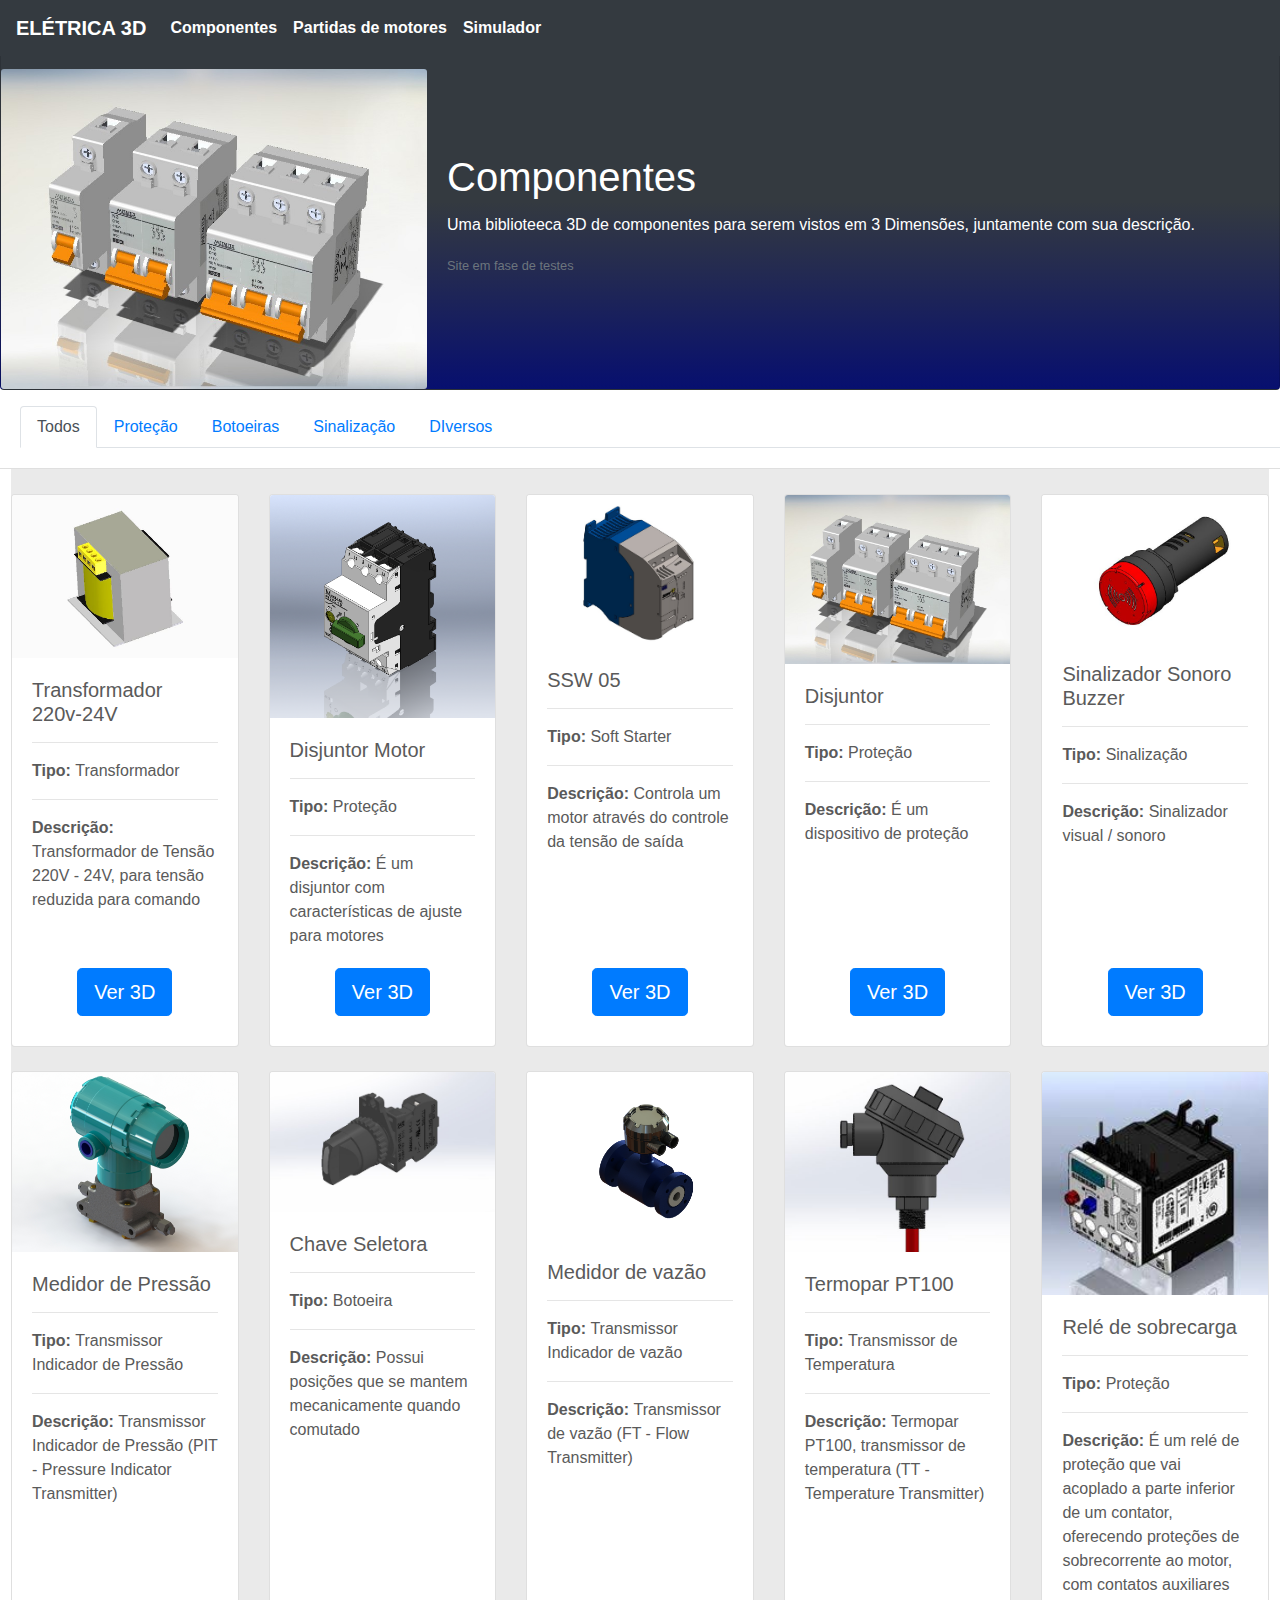
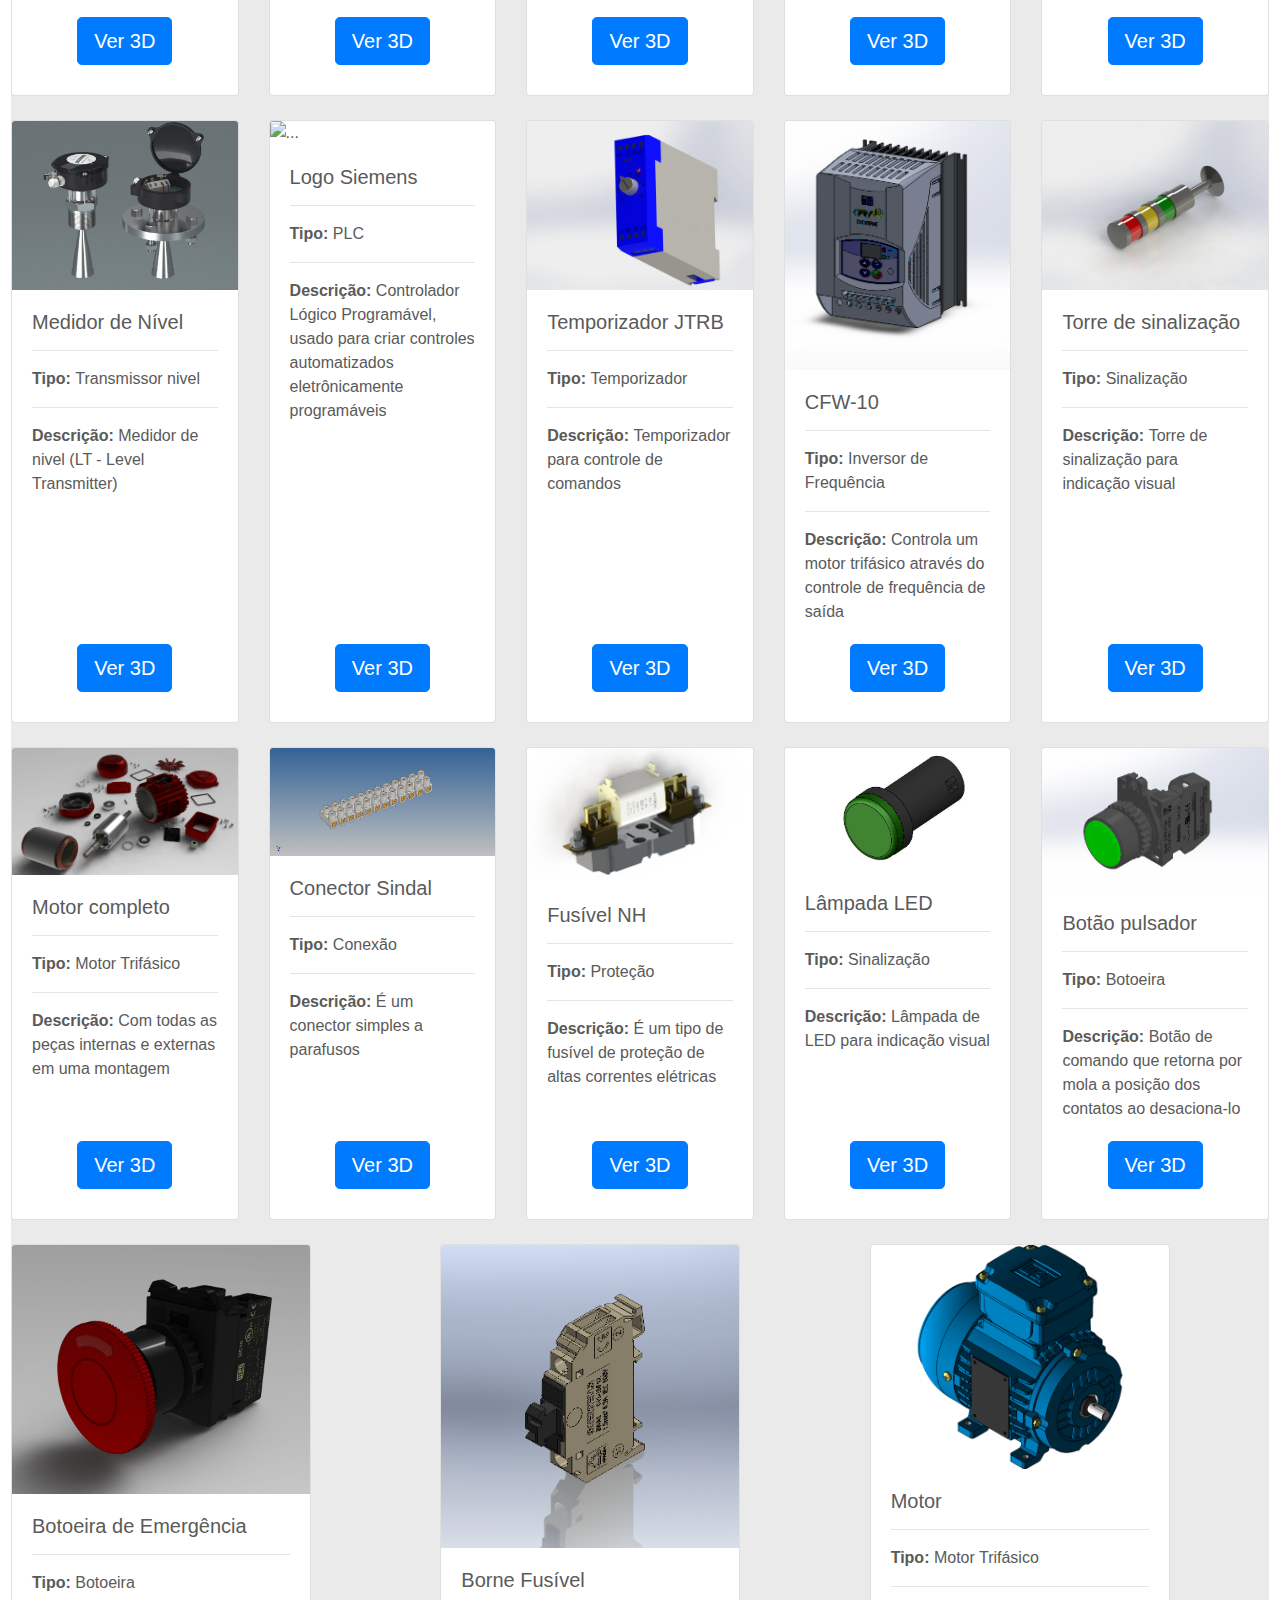
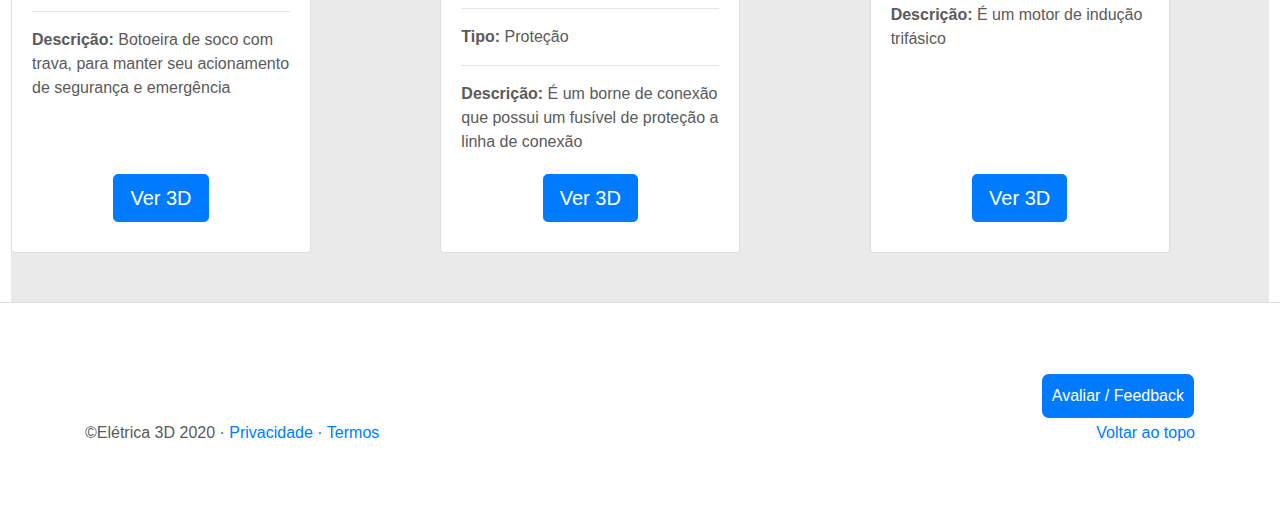
==== commit 9184b5ee: "Anuncios" ====
--- a/dispositivos.html
+++ b/dispositivos.html
@@ -9,34 +9,44 @@
     <link rel="stylesheet" href="https://cdn.jsdelivr.net/npm/bootstrap@4.5.3/dist/css/bootstrap.min.css" integrity="sha384-TX8t27EcRE3e/ihU7zmQxVncDAy5uIKz4rEkgIXeMed4M0jlfIDPvg6uqKI2xXr2" crossorigin="anonymous">
     <script src="https://code.jquery.com/jquery-3.5.1.slim.min.js" integrity="sha384-DfXdz2htPH0lsSSs5nCTpuj/zy4C+OGpamoFVy38MVBnE+IbbVYUew+OrCXaRkfj" crossorigin="anonymous"></script>
     <script src="https://cdn.jsdelivr.net/npm/bootstrap@4.5.3/dist/js/bootstrap.bundle.min.js" integrity="sha384-ho+j7jyWK8fNQe+A12Hb8AhRq26LrZ/JpcUGGOn+Y7RsweNrtN/tE3MoK7ZeZDyx" crossorigin="anonymous"></script>
-    
-    <script async src="https://pagead2.googlesyndication.com/pagead/js/adsbygoogle.js?client=ca-pub-7742649501999139"
-     crossorigin="anonymous"></script>
-    
-    <title>Dispositivos</title>
+    <title>E3D - Dispositivos</title>
     <link href="css/bootstrap/bootstrap.min.css" rel="stylesheet">
 
     <!-- Estilos customizados para esse template -->
     <link href="css/bootstrap/carousel.css" rel="stylesheet">
+
+    <script async src="https://pagead2.googlesyndication.com/pagead/js/adsbygoogle.js?client=ca-pub-7742649501999139"
+     crossorigin="anonymous"></script>
+     
+    <!-- Global site tag (gtag.js) - Google Analytics -->
+<script async src="https://www.googletagmanager.com/gtag/js?id=G-L6XGLMGKMB"></script>
+<script>
+  window.dataLayer = window.dataLayer || [];
+  function gtag(){dataLayer.push(arguments);}
+  gtag('js', new Date());
+
+  gtag('config', 'G-L6XGLMGKMB');
+</script>
+
 </head>
 <body>
 
     <header>
         <nav class="navbar navbar-expand-md navbar-dark fixed-top bg-dark justify-content-end">
-          <div class="navbar-brand" href="#">ELÉTRICA 3D</div>
+          <div class="navbar-brand" href="#"><a href="index.html" id="a_header"> ELÉTRICA 3D </a></div>
           <button class="navbar-toggler" type="button" data-toggle="collapse" data-target="#navbarCollapse" aria-controls="navbarCollapse" aria-expanded="false" aria-label="Toggle navigation">
             <span class="navbar-toggler-icon"></span>
           </button>
           <div class="collapse navbar-collapse justify-content-end" id="navbarCollapse">
             <ul class="navbar-nav mr-auto justify-content-end">
-              <li class="nav-item active justify-content-end" >
-                <a class="nav-link" href="index.html">Home <span class="sr-only">(atual)</span></a>
+              <li class="nav-item">
+                <a id="a_header" class="nav-link" href="dispositivos.html">Componentes<span class="sr-only"></span></a>
               </li>
               <li class="nav-item">
-                <a class="nav-link" href="dispositivos.html">Dispositivos</a>
+                <a id="a_header" class="nav-link" href="partidas.html">Partidas de motores<span class="sr-only"></span></a>
               </li>
               <li class="nav-item">
-                <a class="nav-link" href="partidas.html">Partidas de motores</a>
+                <a id="a_header" class="nav-link" href="simulador.html"  target="_blank">Simulador</a>
               </li>
             </ul>
           </div>
@@ -52,8 +62,8 @@
           </div>
           <div class="col-md-8">
             <div class="card-body">
-              <h1 class="card-title">Dispositivos</h1>
-              <p class="card-text">Uma biblioteeca 3D de dispositivos para serem vistos em 3 Dimensões, juntamente com sua descrição.</p>
+              <h1 class="card-title">Componentes</h1>
+              <p class="card-text">Uma biblioteeca 3D de componentes para serem vistos em 3 Dimensões, juntamente com sua descrição.</p>
               <p class="card-text"><small class="text-muted">Site em fase de testes</small></p>
             </div>
           </div>
@@ -65,8 +75,9 @@
               <a class="nav-item nav-link active" id="todos" data-toggle="tab" href="#nav-home" role="tab" aria-controls="nav-home" aria-selected="true">Todos</a>
               <a class="nav-item nav-link" id="protecao" data-toggle="tab" href="#nav-profile" role="tab" aria-controls="nav-profile" aria-selected="false">Proteção</a>
               <a class="nav-item nav-link " id="botoeiras" data-toggle="tab" href="#nav-contact" role="tab" aria-controls="nav-contact" aria-selected="false">Botoeiras</a>
+              <a class="nav-item nav-link " id="sinalizacao" data-toggle="tab" href="#nav-contact" role="tab" aria-controls="nav-contact" aria-selected="false">Sinalização</a>
               <a class="nav-item nav-link " id="diversos" data-toggle="tab" href="#nav-contact" role="tab" aria-controls="nav-contact" aria-selected="false">DIversos</a>
-            </div>
+<!--               <a class="nav-item nav-link " id="motor_completo" data-toggle="tab" href="#nav-contact" role="tab" aria-controls="nav-contact" aria-selected="false">Motor Completo</a>-->            </div>
           </nav>
 
         <div class="tab-content" id="nav-tabContent">
@@ -98,6 +109,16 @@
                 </div>
               </div>
             </div>
+            <div class="tab-pane fade" id="sinalizacao" role="tabpanel" aria-labelledby="nav-contact-tab">
+              <div class="row">
+                  <div class="col s4 offset-s4 card">
+                    <div class="cards">
+                      <div id="r2"></div>
+                      <div id="r1"></div>
+                    </div>
+              </div>
+            </div>
+          </div>
             <div class="tab-pane fade" id="diversos" role="tabpanel" aria-labelledby="nav-contact-tab">
               <div class="row">
                   <div class="col s4 offset-s4 card">
@@ -108,19 +129,30 @@
               </div>
             </div>
           </div>
+          <!-- <div class="tab-pane fade" id="motor_completo" role="tabpanel" aria-labelledby="nav-contact-tab">
+            <div class="row">
+                <div class="col s4 offset-s4 card">
+                  <div class="cards">
+                    <div id="r2"></div>
+                    <div id="r1"></div>
+                  </div>
+            </div>
+          </div>
+        </div> -->
           </div>
 
         
     
           <footer class="container">
-            <!-- <p class="float-right"><a href="#">Voltar ao topo</a></p> -->
+            <a class="avaliar" href="formulario.html" target="_blank">Avaliar / Feedback</a> <br> <br>
+            <p class="float-right"><a href="#">Voltar ao topo</a></p>
             <p>&copy;Elétrica 3D    2020    &middot;    <a href="#">Privacidade</a> &middot; <a href="#">Termos</a></p>
           </footer>
     
     </main>
 
 
-<script type="text/javascript" src="dispositivos.js"></script>
+<script type="text/javascript" src="js/paginas/dispositivos.js"></script>
 
 </body>
-</html>+</html>
